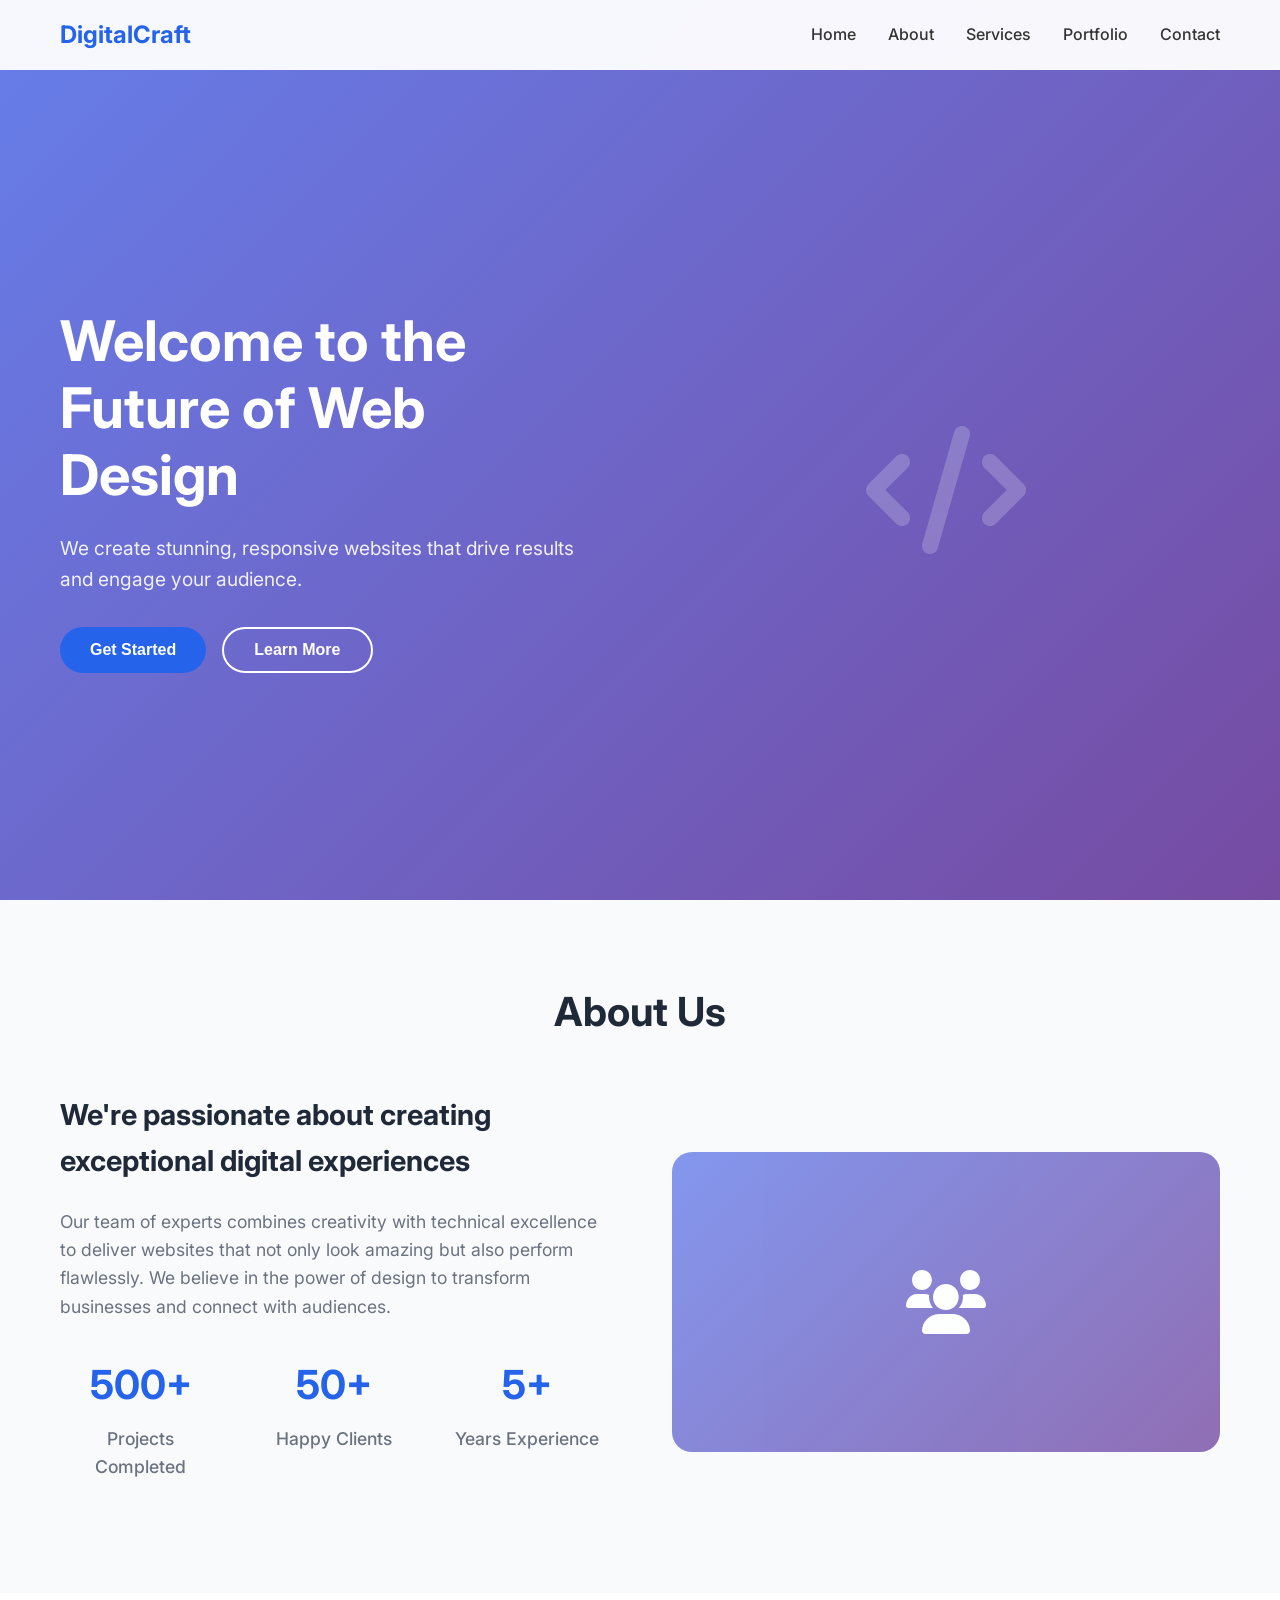
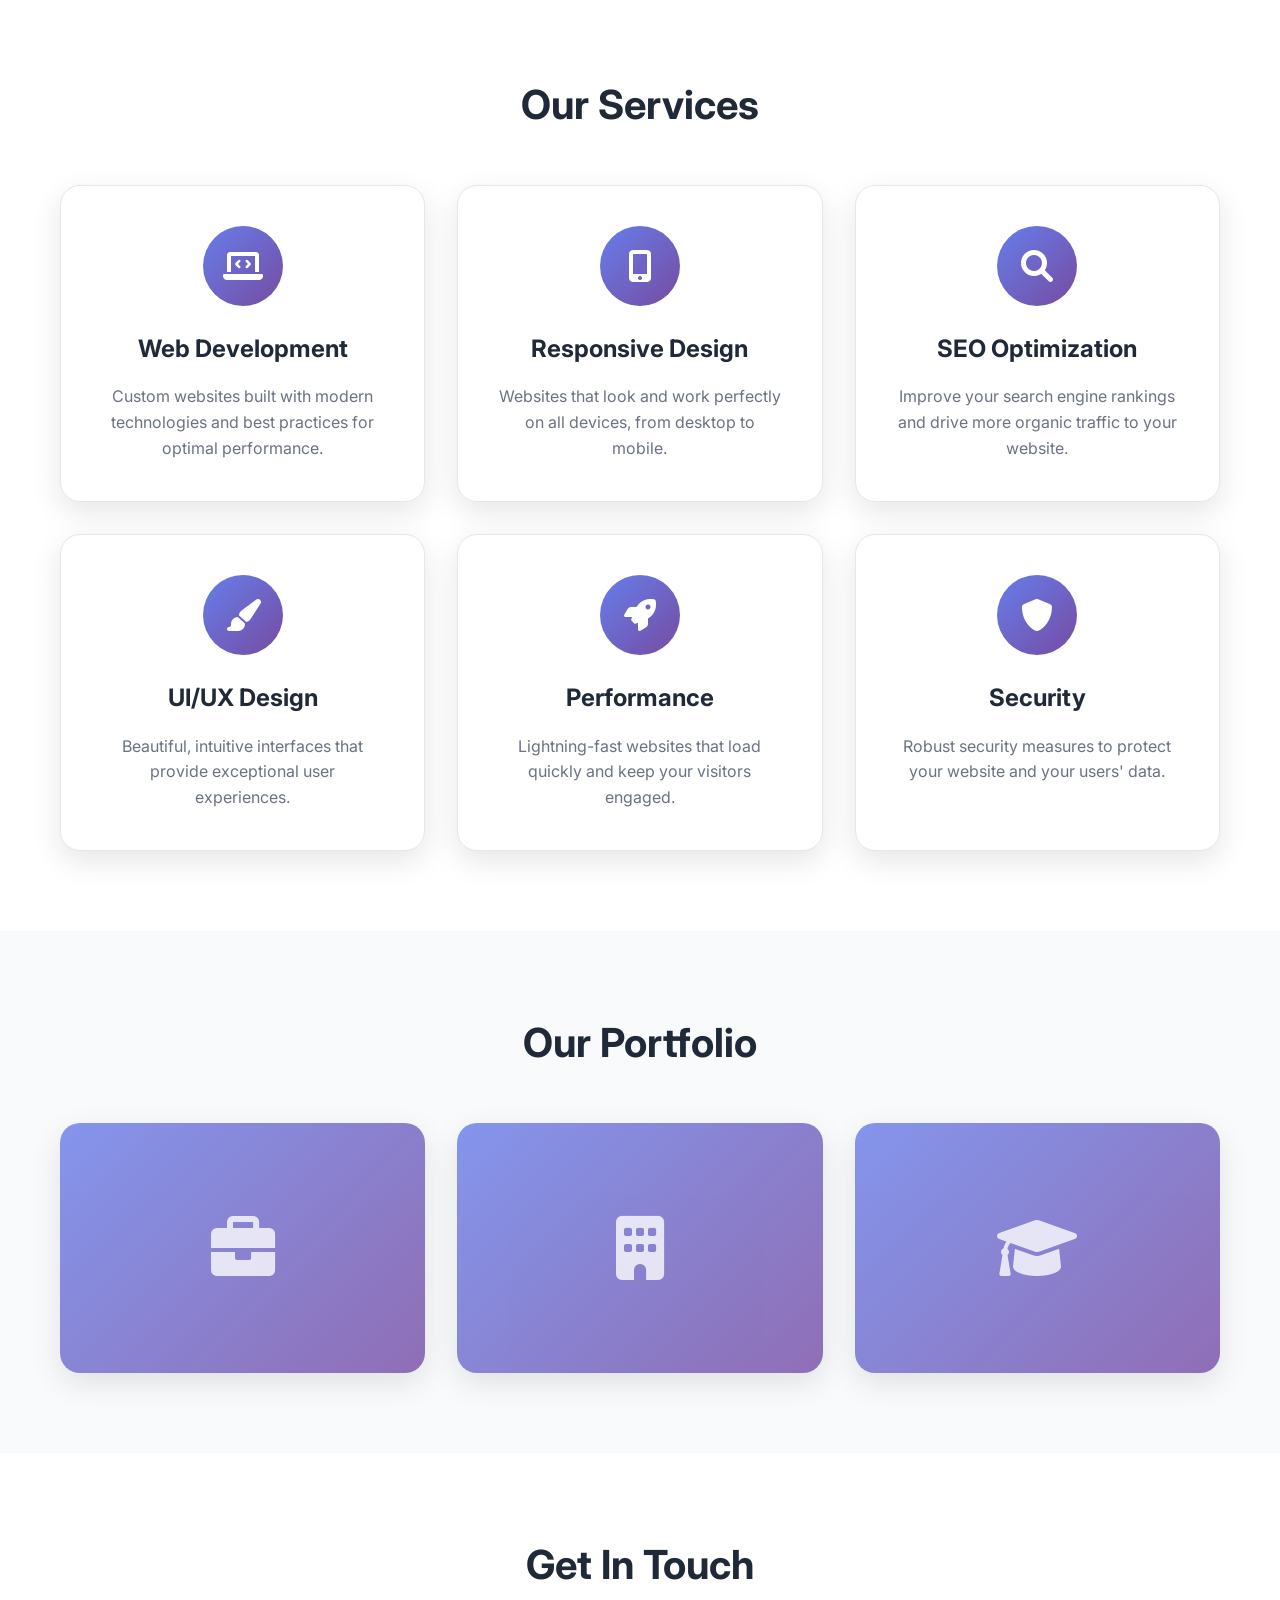
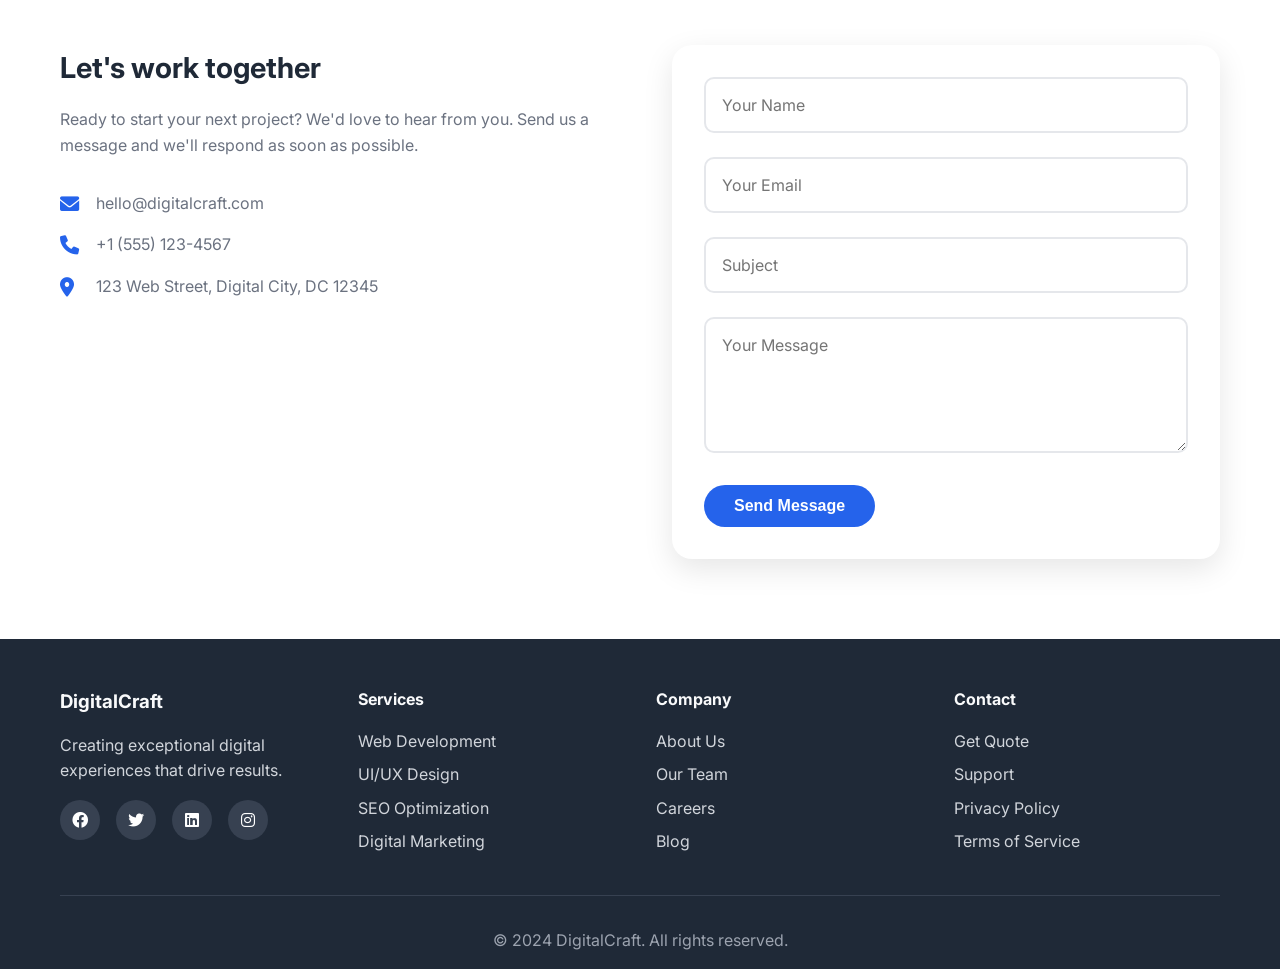
==== index.html @ fbee5ed3 "Create modern responsive website with comprehensive design and features Co-authored-by: info <info@a" ====
<!DOCTYPE html>
<html lang="en">
<head>
    <meta charset="UTF-8">
    <meta name="viewport" content="width=device-width, initial-scale=1.0">
    <title>Modern Website - Your Digital Partner</title>
    <meta name="description" content="A modern, responsive website built with cutting-edge web technologies">
    <link rel="stylesheet" href="styles.css">
    <link href="https://fonts.googleapis.com/css2?family=Inter:wght@300;400;500;600;700&display=swap" rel="stylesheet">
    <link rel="stylesheet" href="https://cdnjs.cloudflare.com/ajax/libs/font-awesome/6.0.0/css/all.min.css">
</head>
<body>
    <!-- Navigation -->
    <nav class="navbar">
        <div class="nav-container">
            <div class="nav-logo">
                <h2>DigitalCraft</h2>
            </div>
            <ul class="nav-menu">
                <li class="nav-item">
                    <a href="#home" class="nav-link">Home</a>
                </li>
                <li class="nav-item">
                    <a href="#about" class="nav-link">About</a>
                </li>
                <li class="nav-item">
                    <a href="#services" class="nav-link">Services</a>
                </li>
                <li class="nav-item">
                    <a href="#portfolio" class="nav-link">Portfolio</a>
                </li>
                <li class="nav-item">
                    <a href="#contact" class="nav-link">Contact</a>
                </li>
            </ul>
            <div class="hamburger">
                <span class="bar"></span>
                <span class="bar"></span>
                <span class="bar"></span>
            </div>
        </div>
    </nav>

    <!-- Hero Section -->
    <section id="home" class="hero">
        <div class="hero-container">
            <div class="hero-content">
                <h1 class="hero-title">Welcome to the Future of Web Design</h1>
                <p class="hero-subtitle">We create stunning, responsive websites that drive results and engage your audience.</p>
                <div class="hero-buttons">
                    <button class="btn btn-primary">Get Started</button>
                    <button class="btn btn-secondary">Learn More</button>
                </div>
            </div>
            <div class="hero-image">
                <div class="hero-graphic">
                    <i class="fas fa-code"></i>
                </div>
            </div>
        </div>
    </section>

    <!-- About Section -->
    <section id="about" class="about">
        <div class="container">
            <h2 class="section-title">About Us</h2>
            <div class="about-content">
                <div class="about-text">
                    <h3>We're passionate about creating exceptional digital experiences</h3>
                    <p>Our team of experts combines creativity with technical excellence to deliver websites that not only look amazing but also perform flawlessly. We believe in the power of design to transform businesses and connect with audiences.</p>
                    <div class="stats">
                        <div class="stat">
                            <h4>500+</h4>
                            <p>Projects Completed</p>
                        </div>
                        <div class="stat">
                            <h4>50+</h4>
                            <p>Happy Clients</p>
                        </div>
                        <div class="stat">
                            <h4>5+</h4>
                            <p>Years Experience</p>
                        </div>
                    </div>
                </div>
                <div class="about-image">
                    <div class="image-placeholder">
                        <i class="fas fa-users"></i>
                    </div>
                </div>
            </div>
        </div>
    </section>

    <!-- Services Section -->
    <section id="services" class="services">
        <div class="container">
            <h2 class="section-title">Our Services</h2>
            <div class="services-grid">
                <div class="service-card">
                    <div class="service-icon">
                        <i class="fas fa-laptop-code"></i>
                    </div>
                    <h3>Web Development</h3>
                    <p>Custom websites built with modern technologies and best practices for optimal performance.</p>
                </div>
                <div class="service-card">
                    <div class="service-icon">
                        <i class="fas fa-mobile-alt"></i>
                    </div>
                    <h3>Responsive Design</h3>
                    <p>Websites that look and work perfectly on all devices, from desktop to mobile.</p>
                </div>
                <div class="service-card">
                    <div class="service-icon">
                        <i class="fas fa-search"></i>
                    </div>
                    <h3>SEO Optimization</h3>
                    <p>Improve your search engine rankings and drive more organic traffic to your website.</p>
                </div>
                <div class="service-card">
                    <div class="service-icon">
                        <i class="fas fa-paint-brush"></i>
                    </div>
                    <h3>UI/UX Design</h3>
                    <p>Beautiful, intuitive interfaces that provide exceptional user experiences.</p>
                </div>
                <div class="service-card">
                    <div class="service-icon">
                        <i class="fas fa-rocket"></i>
                    </div>
                    <h3>Performance</h3>
                    <p>Lightning-fast websites that load quickly and keep your visitors engaged.</p>
                </div>
                <div class="service-card">
                    <div class="service-icon">
                        <i class="fas fa-shield-alt"></i>
                    </div>
                    <h3>Security</h3>
                    <p>Robust security measures to protect your website and your users' data.</p>
                </div>
            </div>
        </div>
    </section>

    <!-- Portfolio Section -->
    <section id="portfolio" class="portfolio">
        <div class="container">
            <h2 class="section-title">Our Portfolio</h2>
            <div class="portfolio-grid">
                <div class="portfolio-item">
                    <div class="portfolio-image">
                        <div class="image-placeholder">
                            <i class="fas fa-briefcase"></i>
                        </div>
                    </div>
                    <div class="portfolio-overlay">
                        <h3>E-commerce Platform</h3>
                        <p>Modern online store with advanced features</p>
                    </div>
                </div>
                <div class="portfolio-item">
                    <div class="portfolio-image">
                        <div class="image-placeholder">
                            <i class="fas fa-building"></i>
                        </div>
                    </div>
                    <div class="portfolio-overlay">
                        <h3>Corporate Website</h3>
                        <p>Professional business website</p>
                    </div>
                </div>
                <div class="portfolio-item">
                    <div class="portfolio-image">
                        <div class="image-placeholder">
                            <i class="fas fa-graduation-cap"></i>
                        </div>
                    </div>
                    <div class="portfolio-overlay">
                        <h3>Educational Platform</h3>
                        <p>Learning management system</p>
                    </div>
                </div>
            </div>
        </div>
    </section>

    <!-- Contact Section -->
    <section id="contact" class="contact">
        <div class="container">
            <h2 class="section-title">Get In Touch</h2>
            <div class="contact-content">
                <div class="contact-info">
                    <h3>Let's work together</h3>
                    <p>Ready to start your next project? We'd love to hear from you. Send us a message and we'll respond as soon as possible.</p>
                    <div class="contact-details">
                        <div class="contact-item">
                            <i class="fas fa-envelope"></i>
                            <span>hello@digitalcraft.com</span>
                        </div>
                        <div class="contact-item">
                            <i class="fas fa-phone"></i>
                            <span>+1 (555) 123-4567</span>
                        </div>
                        <div class="contact-item">
                            <i class="fas fa-map-marker-alt"></i>
                            <span>123 Web Street, Digital City, DC 12345</span>
                        </div>
                    </div>
                </div>
                <form class="contact-form">
                    <div class="form-group">
                        <input type="text" id="name" name="name" placeholder="Your Name" required>
                    </div>
                    <div class="form-group">
                        <input type="email" id="email" name="email" placeholder="Your Email" required>
                    </div>
                    <div class="form-group">
                        <input type="text" id="subject" name="subject" placeholder="Subject" required>
                    </div>
                    <div class="form-group">
                        <textarea id="message" name="message" placeholder="Your Message" rows="5" required></textarea>
                    </div>
                    <button type="submit" class="btn btn-primary">Send Message</button>
                </form>
            </div>
        </div>
    </section>

    <!-- Footer -->
    <footer class="footer">
        <div class="container">
            <div class="footer-content">
                <div class="footer-section">
                    <h3>DigitalCraft</h3>
                    <p>Creating exceptional digital experiences that drive results.</p>
                    <div class="social-links">
                        <a href="#"><i class="fab fa-facebook"></i></a>
                        <a href="#"><i class="fab fa-twitter"></i></a>
                        <a href="#"><i class="fab fa-linkedin"></i></a>
                        <a href="#"><i class="fab fa-instagram"></i></a>
                    </div>
                </div>
                <div class="footer-section">
                    <h4>Services</h4>
                    <ul>
                        <li><a href="#">Web Development</a></li>
                        <li><a href="#">UI/UX Design</a></li>
                        <li><a href="#">SEO Optimization</a></li>
                        <li><a href="#">Digital Marketing</a></li>
                    </ul>
                </div>
                <div class="footer-section">
                    <h4>Company</h4>
                    <ul>
                        <li><a href="#">About Us</a></li>
                        <li><a href="#">Our Team</a></li>
                        <li><a href="#">Careers</a></li>
                        <li><a href="#">Blog</a></li>
                    </ul>
                </div>
                <div class="footer-section">
                    <h4>Contact</h4>
                    <ul>
                        <li><a href="#">Get Quote</a></li>
                        <li><a href="#">Support</a></li>
                        <li><a href="#">Privacy Policy</a></li>
                        <li><a href="#">Terms of Service</a></li>
                    </ul>
                </div>
            </div>
            <div class="footer-bottom">
                <p>&copy; 2024 DigitalCraft. All rights reserved.</p>
            </div>
        </div>
    </footer>

    <script src="script.js"></script>
</body>
</html>
---- styles.css ----
/* Reset and Base Styles */
* {
    margin: 0;
    padding: 0;
    box-sizing: border-box;
}

html {
    scroll-behavior: smooth;
}

body {
    font-family: 'Inter', sans-serif;
    line-height: 1.6;
    color: #333;
    overflow-x: hidden;
}

.container {
    max-width: 1200px;
    margin: 0 auto;
    padding: 0 20px;
}

/* Navigation */
.navbar {
    position: fixed;
    top: 0;
    width: 100%;
    background: rgba(255, 255, 255, 0.95);
    backdrop-filter: blur(10px);
    z-index: 1000;
    padding: 1rem 0;
    transition: all 0.3s ease;
}

.nav-container {
    max-width: 1200px;
    margin: 0 auto;
    padding: 0 20px;
    display: flex;
    justify-content: space-between;
    align-items: center;
}

.nav-logo h2 {
    color: #2563eb;
    font-weight: 700;
    font-size: 1.5rem;
}

.nav-menu {
    display: flex;
    list-style: none;
    gap: 2rem;
}

.nav-link {
    text-decoration: none;
    color: #333;
    font-weight: 500;
    transition: color 0.3s ease;
    position: relative;
}

.nav-link:hover {
    color: #2563eb;
}

.nav-link::after {
    content: '';
    position: absolute;
    width: 0;
    height: 2px;
    bottom: -5px;
    left: 0;
    background-color: #2563eb;
    transition: width 0.3s ease;
}

.nav-link:hover::after {
    width: 100%;
}

.hamburger {
    display: none;
    flex-direction: column;
    cursor: pointer;
}

.bar {
    width: 25px;
    height: 3px;
    background-color: #333;
    margin: 3px 0;
    transition: 0.3s;
}

/* Hero Section */
.hero {
    min-height: 100vh;
    display: flex;
    align-items: center;
    background: linear-gradient(135deg, #667eea 0%, #764ba2 100%);
    color: white;
    padding-top: 80px;
}

.hero-container {
    max-width: 1200px;
    margin: 0 auto;
    padding: 0 20px;
    display: grid;
    grid-template-columns: 1fr 1fr;
    gap: 4rem;
    align-items: center;
}

.hero-title {
    font-size: 3.5rem;
    font-weight: 700;
    margin-bottom: 1.5rem;
    line-height: 1.2;
}

.hero-subtitle {
    font-size: 1.2rem;
    margin-bottom: 2rem;
    opacity: 0.9;
}

.hero-buttons {
    display: flex;
    gap: 1rem;
    flex-wrap: wrap;
}

.btn {
    padding: 12px 30px;
    border: none;
    border-radius: 50px;
    font-weight: 600;
    text-decoration: none;
    cursor: pointer;
    transition: all 0.3s ease;
    font-size: 1rem;
    display: inline-block;
}

.btn-primary {
    background: #2563eb;
    color: white;
}

.btn-primary:hover {
    background: #1d4ed8;
    transform: translateY(-2px);
    box-shadow: 0 10px 25px rgba(37, 99, 235, 0.3);
}

.btn-secondary {
    background: transparent;
    color: white;
    border: 2px solid white;
}

.btn-secondary:hover {
    background: white;
    color: #667eea;
    transform: translateY(-2px);
}

.hero-graphic {
    display: flex;
    justify-content: center;
    align-items: center;
    font-size: 8rem;
    color: rgba(255, 255, 255, 0.2);
    animation: float 6s ease-in-out infinite;
}

@keyframes float {
    0%, 100% { transform: translateY(0px); }
    50% { transform: translateY(-20px); }
}

/* Section Styles */
.section-title {
    text-align: center;
    font-size: 2.5rem;
    font-weight: 700;
    margin-bottom: 3rem;
    color: #1f2937;
}

/* About Section */
.about {
    padding: 5rem 0;
    background: #f8fafc;
}

.about-content {
    display: grid;
    grid-template-columns: 1fr 1fr;
    gap: 4rem;
    align-items: center;
}

.about-text h3 {
    font-size: 1.8rem;
    margin-bottom: 1.5rem;
    color: #1f2937;
}

.about-text p {
    font-size: 1.1rem;
    margin-bottom: 2rem;
    color: #6b7280;
}

.stats {
    display: grid;
    grid-template-columns: repeat(3, 1fr);
    gap: 2rem;
}

.stat {
    text-align: center;
}

.stat h4 {
    font-size: 2.5rem;
    font-weight: 700;
    color: #2563eb;
    margin-bottom: 0.5rem;
}

.stat p {
    color: #6b7280;
    font-weight: 500;
}

.image-placeholder {
    width: 100%;
    height: 300px;
    background: linear-gradient(135deg, #667eea 0%, #764ba2 100%);
    border-radius: 20px;
    display: flex;
    align-items: center;
    justify-content: center;
    font-size: 4rem;
    color: white;
    opacity: 0.8;
}

/* Services Section */
.services {
    padding: 5rem 0;
}

.services-grid {
    display: grid;
    grid-template-columns: repeat(auto-fit, minmax(300px, 1fr));
    gap: 2rem;
}

.service-card {
    background: white;
    padding: 2.5rem;
    border-radius: 20px;
    text-align: center;
    box-shadow: 0 10px 30px rgba(0, 0, 0, 0.1);
    transition: all 0.3s ease;
    border: 1px solid #e5e7eb;
}

.service-card:hover {
    transform: translateY(-10px);
    box-shadow: 0 20px 40px rgba(0, 0, 0, 0.15);
}

.service-icon {
    width: 80px;
    height: 80px;
    background: linear-gradient(135deg, #667eea 0%, #764ba2 100%);
    border-radius: 50%;
    display: flex;
    align-items: center;
    justify-content: center;
    margin: 0 auto 1.5rem;
    font-size: 2rem;
    color: white;
}

.service-card h3 {
    font-size: 1.5rem;
    margin-bottom: 1rem;
    color: #1f2937;
}

.service-card p {
    color: #6b7280;
    line-height: 1.6;
}

/* Portfolio Section */
.portfolio {
    padding: 5rem 0;
    background: #f8fafc;
}

.portfolio-grid {
    display: grid;
    grid-template-columns: repeat(auto-fit, minmax(350px, 1fr));
    gap: 2rem;
}

.portfolio-item {
    position: relative;
    border-radius: 20px;
    overflow: hidden;
    box-shadow: 0 10px 30px rgba(0, 0, 0, 0.1);
    transition: all 0.3s ease;
}

.portfolio-item:hover {
    transform: translateY(-5px);
    box-shadow: 0 20px 40px rgba(0, 0, 0, 0.15);
}

.portfolio-image {
    height: 250px;
    background: linear-gradient(135deg, #667eea 0%, #764ba2 100%);
    display: flex;
    align-items: center;
    justify-content: center;
    font-size: 3rem;
    color: white;
    opacity: 0.8;
}

.portfolio-overlay {
    position: absolute;
    bottom: 0;
    left: 0;
    right: 0;
    background: linear-gradient(transparent, rgba(0, 0, 0, 0.8));
    color: white;
    padding: 2rem;
    transform: translateY(100%);
    transition: transform 0.3s ease;
}

.portfolio-item:hover .portfolio-overlay {
    transform: translateY(0);
}

.portfolio-overlay h3 {
    font-size: 1.3rem;
    margin-bottom: 0.5rem;
}

/* Contact Section */
.contact {
    padding: 5rem 0;
}

.contact-content {
    display: grid;
    grid-template-columns: 1fr 1fr;
    gap: 4rem;
}

.contact-info h3 {
    font-size: 1.8rem;
    margin-bottom: 1rem;
    color: #1f2937;
}

.contact-info p {
    color: #6b7280;
    margin-bottom: 2rem;
}

.contact-details {
    display: flex;
    flex-direction: column;
    gap: 1rem;
}

.contact-item {
    display: flex;
    align-items: center;
    gap: 1rem;
    color: #6b7280;
}

.contact-item i {
    color: #2563eb;
    font-size: 1.2rem;
    width: 20px;
}

.contact-form {
    background: white;
    padding: 2rem;
    border-radius: 20px;
    box-shadow: 0 10px 30px rgba(0, 0, 0, 0.1);
}

.form-group {
    margin-bottom: 1.5rem;
}

.form-group input,
.form-group textarea {
    width: 100%;
    padding: 1rem;
    border: 2px solid #e5e7eb;
    border-radius: 10px;
    font-size: 1rem;
    transition: border-color 0.3s ease;
    font-family: inherit;
}

.form-group input:focus,
.form-group textarea:focus {
    outline: none;
    border-color: #2563eb;
}

.form-group textarea {
    resize: vertical;
    min-height: 120px;
}

/* Footer */
.footer {
    background: #1f2937;
    color: white;
    padding: 3rem 0 1rem;
}

.footer-content {
    display: grid;
    grid-template-columns: repeat(auto-fit, minmax(250px, 1fr));
    gap: 2rem;
    margin-bottom: 2rem;
}

.footer-section h3,
.footer-section h4 {
    margin-bottom: 1rem;
    color: #f9fafb;
}

.footer-section p {
    color: #d1d5db;
    margin-bottom: 1rem;
}

.footer-section ul {
    list-style: none;
}

.footer-section ul li {
    margin-bottom: 0.5rem;
}

.footer-section ul li a {
    color: #d1d5db;
    text-decoration: none;
    transition: color 0.3s ease;
}

.footer-section ul li a:hover {
    color: #2563eb;
}

.social-links {
    display: flex;
    gap: 1rem;
}

.social-links a {
    width: 40px;
    height: 40px;
    background: #374151;
    border-radius: 50%;
    display: flex;
    align-items: center;
    justify-content: center;
    color: white;
    text-decoration: none;
    transition: all 0.3s ease;
}

.social-links a:hover {
    background: #2563eb;
    transform: translateY(-2px);
}

.footer-bottom {
    text-align: center;
    padding-top: 2rem;
    border-top: 1px solid #374151;
    color: #9ca3af;
}

/* Responsive Design */
@media (max-width: 768px) {
    .hamburger {
        display: flex;
    }

    .nav-menu {
        position: fixed;
        left: -100%;
        top: 70px;
        flex-direction: column;
        background-color: white;
        width: 100%;
        text-align: center;
        transition: 0.3s;
        box-shadow: 0 10px 27px rgba(0, 0, 0, 0.05);
        padding: 2rem 0;
    }

    .nav-menu.active {
        left: 0;
    }

    .hero-container {
        grid-template-columns: 1fr;
        text-align: center;
        gap: 2rem;
    }

    .hero-title {
        font-size: 2.5rem;
    }

    .hero-buttons {
        justify-content: center;
    }

    .about-content {
        grid-template-columns: 1fr;
        gap: 2rem;
    }

    .stats {
        grid-template-columns: 1fr;
        gap: 1rem;
    }

    .contact-content {
        grid-template-columns: 1fr;
        gap: 2rem;
    }

    .services-grid {
        grid-template-columns: 1fr;
    }

    .portfolio-grid {
        grid-template-columns: 1fr;
    }

    .footer-content {
        grid-template-columns: 1fr;
        text-align: center;
    }

    .social-links {
        justify-content: center;
    }
}

@media (max-width: 480px) {
    .hero-title {
        font-size: 2rem;
    }

    .section-title {
        font-size: 2rem;
    }

    .btn {
        padding: 10px 20px;
        font-size: 0.9rem;
    }

    .service-card {
        padding: 1.5rem;
    }

    .contact-form {
        padding: 1.5rem;
    }
}

/* Animation Classes */
.fade-in {
    opacity: 0;
    transform: translateY(30px);
    transition: all 0.6s ease;
}

.fade-in.visible {
    opacity: 1;
    transform: translateY(0);
}

/* Smooth scrolling for anchor links */
html {
    scroll-padding-top: 80px;
}
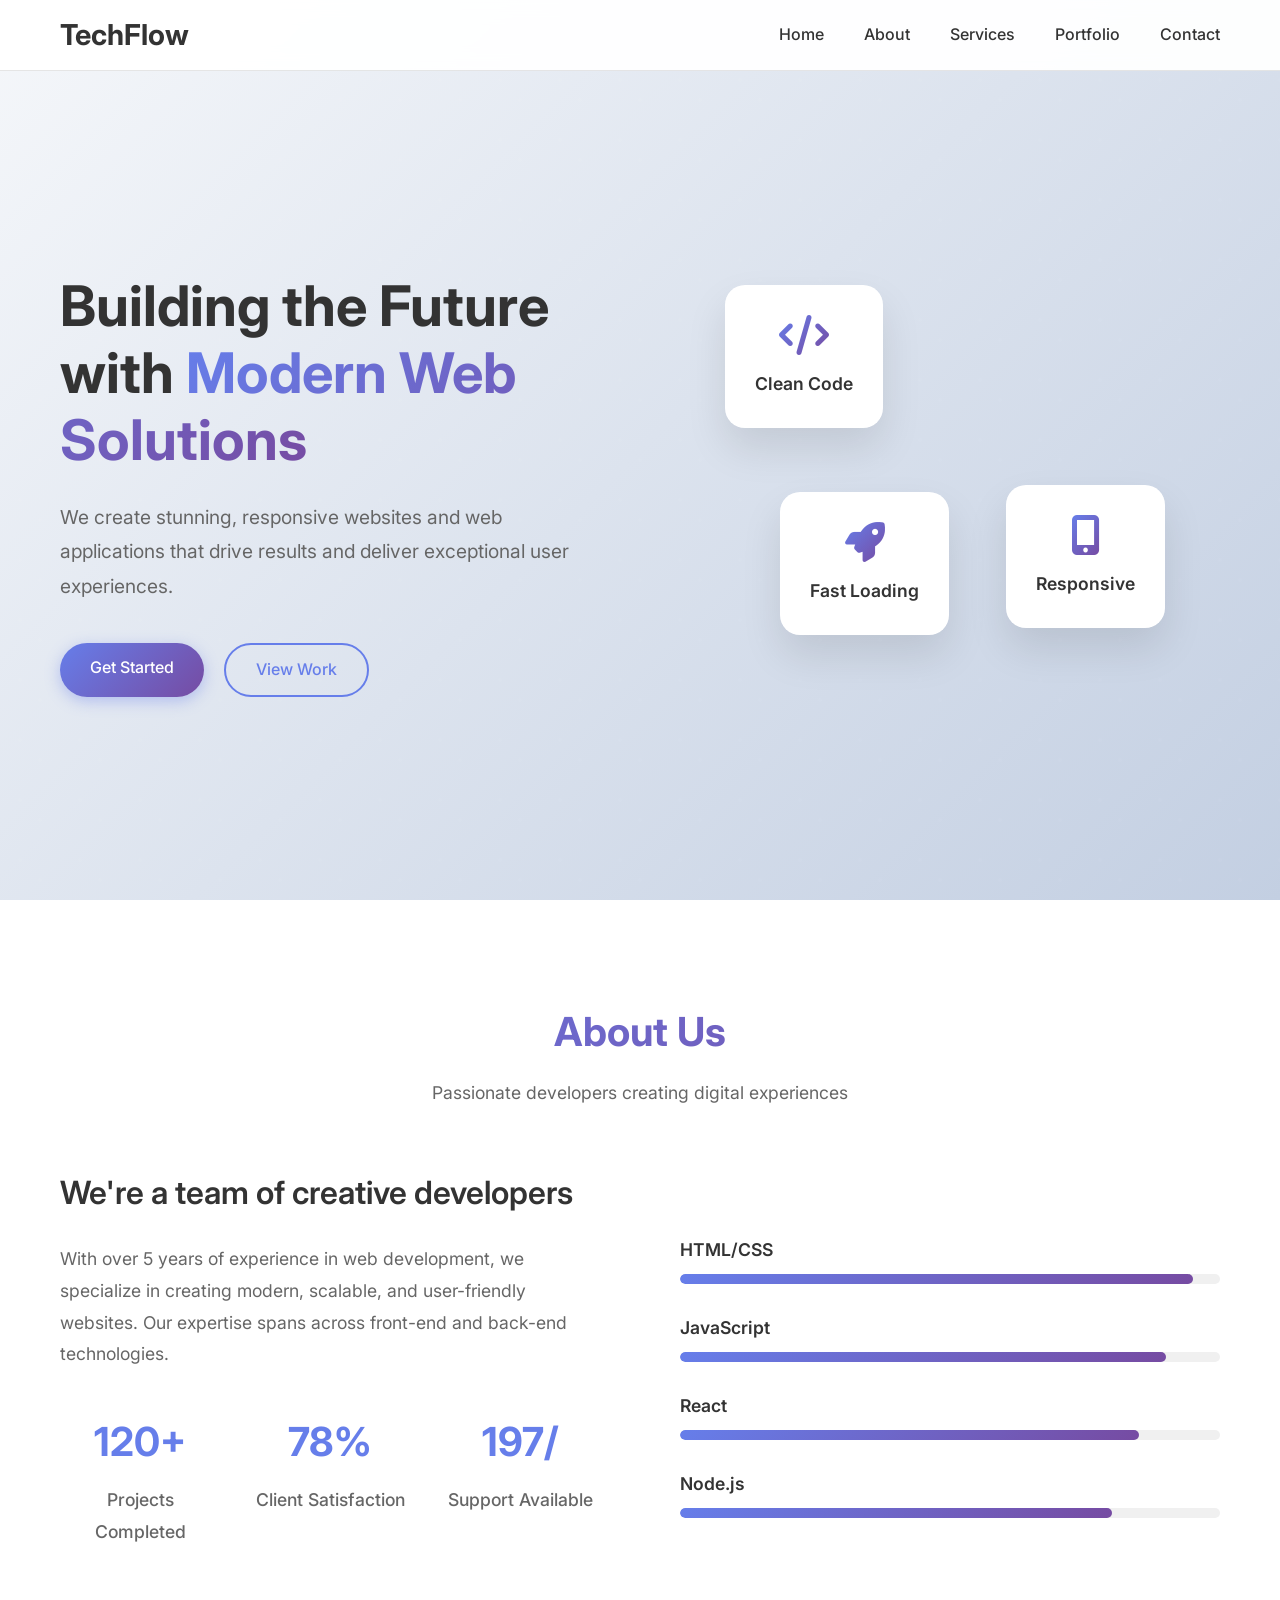
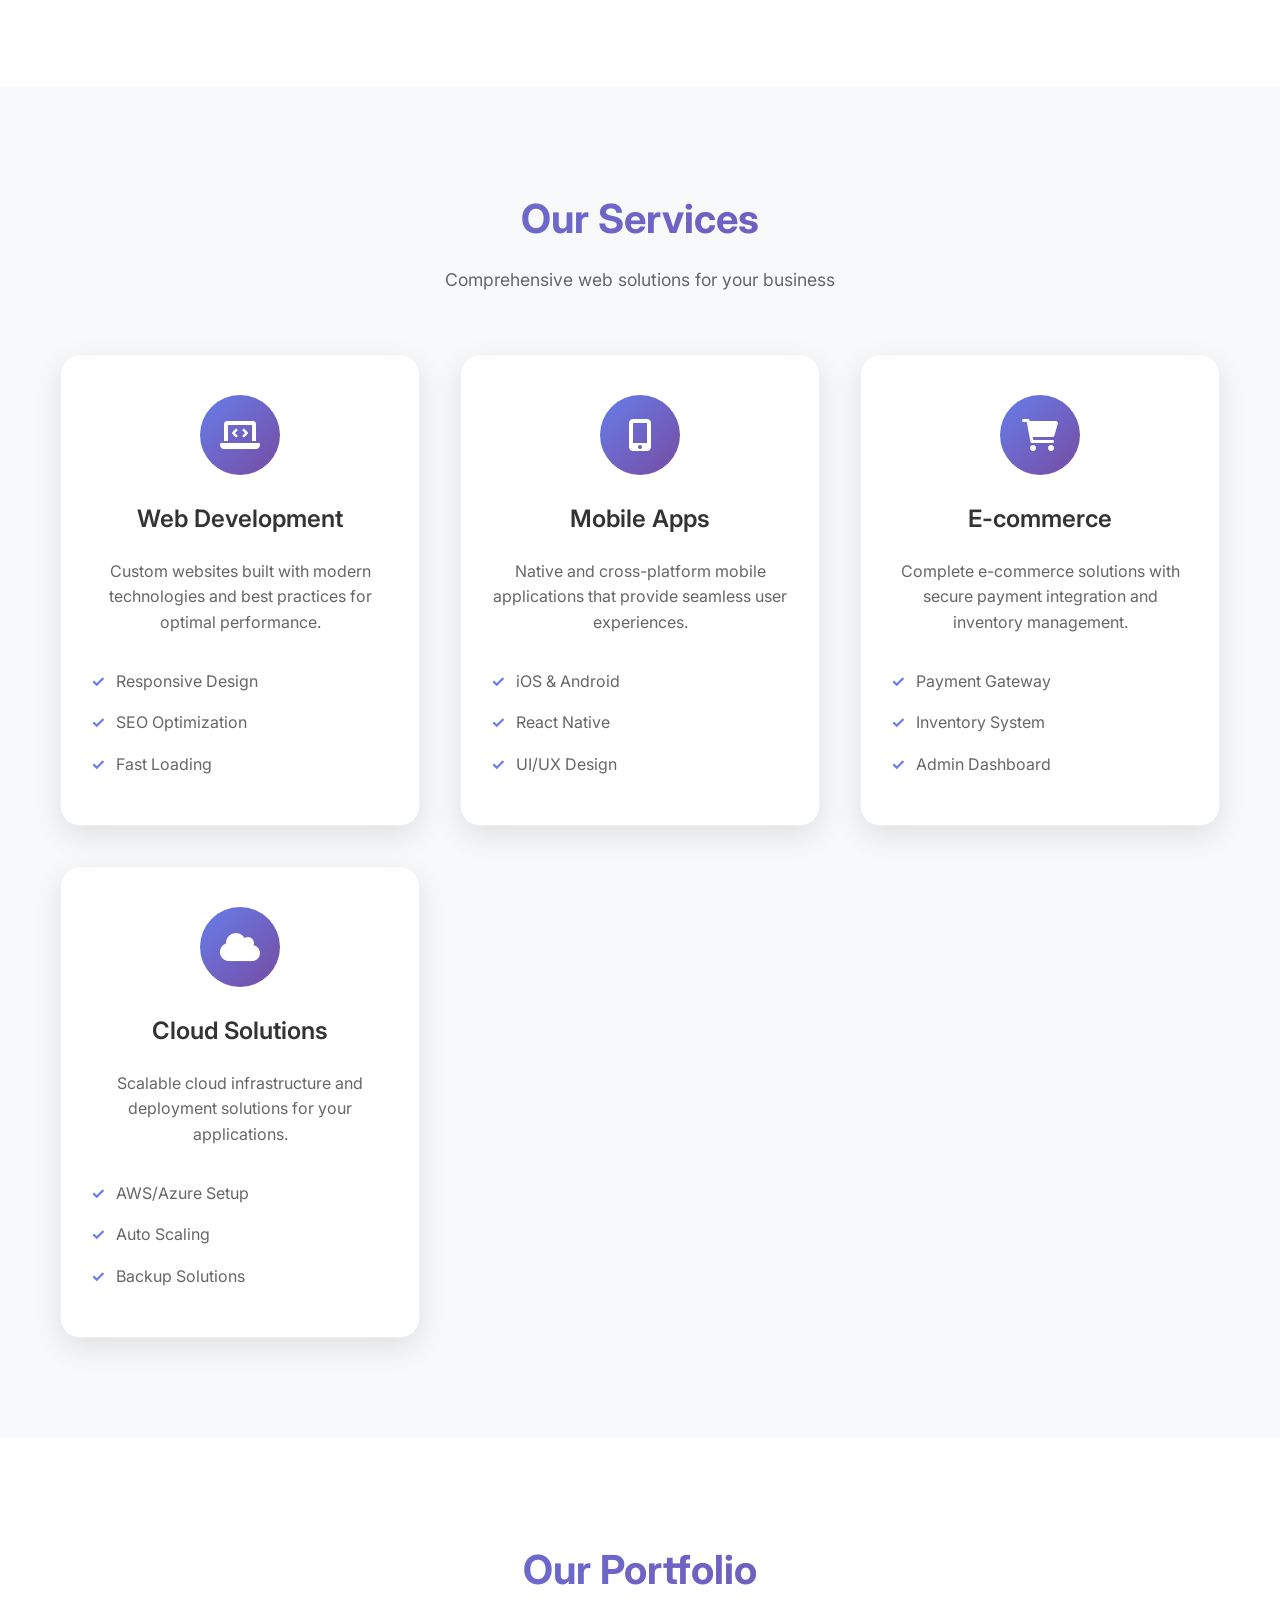
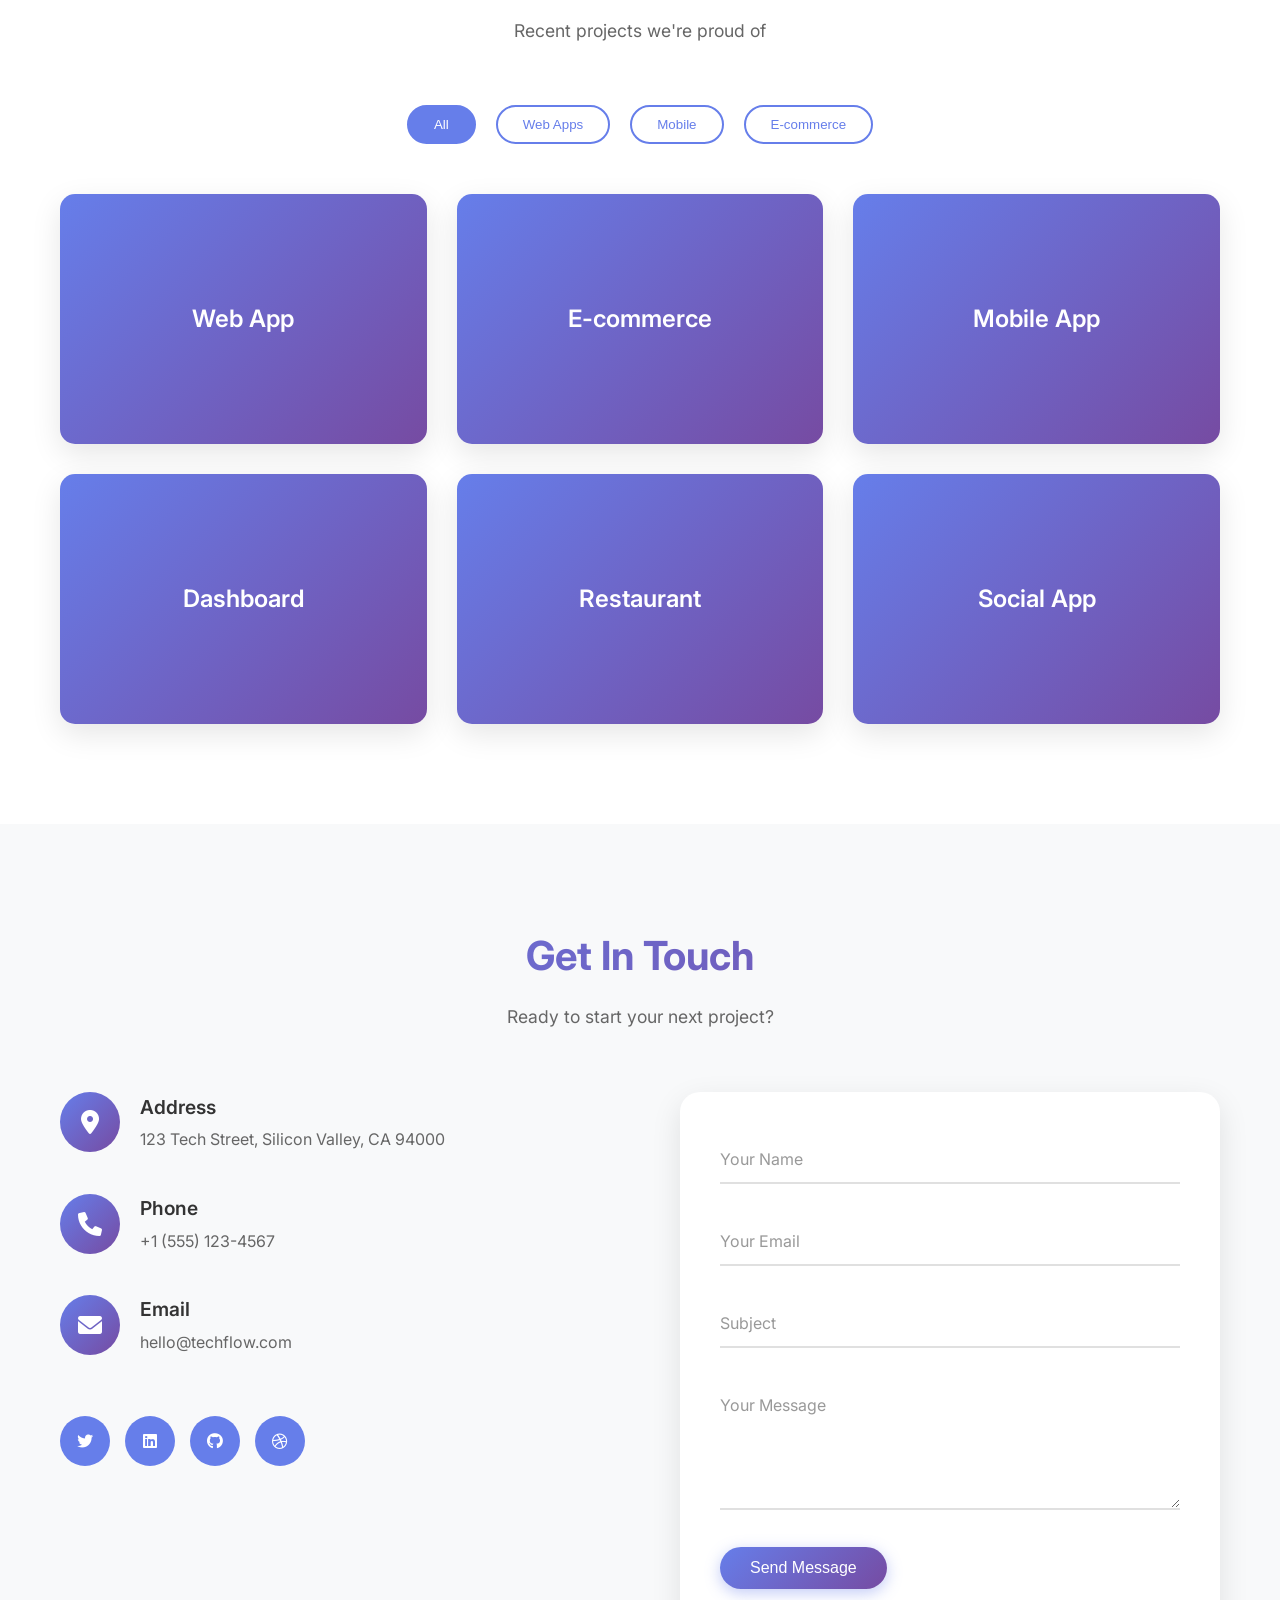
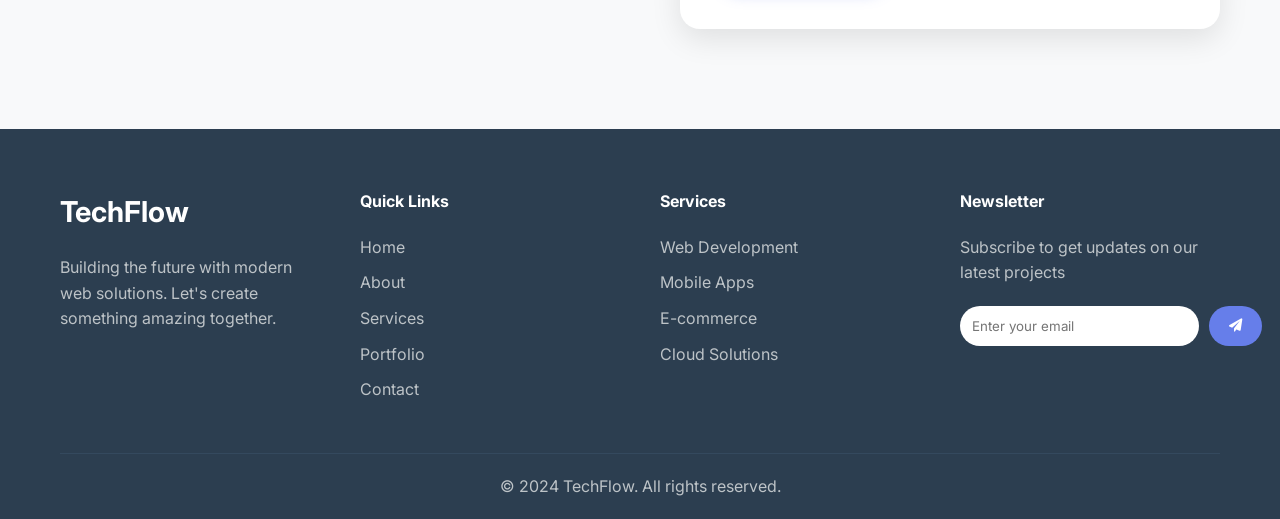
==== commit 6e8c2750: "Create initial project structure with responsive website template Co-authored-by: info <info@alphacl" ====
--- a/index.html
+++ b/index.html
@@ -3,8 +3,7 @@
 <head>
     <meta charset="UTF-8">
     <meta name="viewport" content="width=device-width, initial-scale=1.0">
-    <title>Modern Website - Your Digital Partner</title>
-    <meta name="description" content="A modern, responsive website built with cutting-edge web technologies">
+    <title>TechFlow - Modern Web Solutions</title>
     <link rel="stylesheet" href="styles.css">
     <link href="https://fonts.googleapis.com/css2?family=Inter:wght@300;400;500;600;700&display=swap" rel="stylesheet">
     <link rel="stylesheet" href="https://cdnjs.cloudflare.com/ajax/libs/font-awesome/6.0.0/css/all.min.css">
@@ -14,7 +13,7 @@
     <nav class="navbar">
         <div class="nav-container">
             <div class="nav-logo">
-                <h2>DigitalCraft</h2>
+                <h2>TechFlow</h2>
             </div>
             <ul class="nav-menu">
                 <li class="nav-item">
@@ -45,16 +44,30 @@
     <section id="home" class="hero">
         <div class="hero-container">
             <div class="hero-content">
-                <h1 class="hero-title">Welcome to the Future of Web Design</h1>
-                <p class="hero-subtitle">We create stunning, responsive websites that drive results and engage your audience.</p>
+                <h1 class="hero-title">
+                    Building the Future with 
+                    <span class="gradient-text">Modern Web Solutions</span>
+                </h1>
+                <p class="hero-description">
+                    We create stunning, responsive websites and web applications that drive results and deliver exceptional user experiences.
+                </p>
                 <div class="hero-buttons">
-                    <button class="btn btn-primary">Get Started</button>
-                    <button class="btn btn-secondary">Learn More</button>
+                    <a href="#contact" class="btn btn-primary">Get Started</a>
+                    <a href="#portfolio" class="btn btn-secondary">View Work</a>
                 </div>
             </div>
             <div class="hero-image">
-                <div class="hero-graphic">
+                <div class="floating-card card-1">
                     <i class="fas fa-code"></i>
+                    <h3>Clean Code</h3>
+                </div>
+                <div class="floating-card card-2">
+                    <i class="fas fa-mobile-alt"></i>
+                    <h3>Responsive</h3>
+                </div>
+                <div class="floating-card card-3">
+                    <i class="fas fa-rocket"></i>
+                    <h3>Fast Loading</h3>
                 </div>
             </div>
         </div>
@@ -63,29 +76,57 @@
     <!-- About Section -->
     <section id="about" class="about">
         <div class="container">
-            <h2 class="section-title">About Us</h2>
+            <div class="section-header">
+                <h2>About Us</h2>
+                <p>Passionate developers creating digital experiences</p>
+            </div>
             <div class="about-content">
                 <div class="about-text">
-                    <h3>We're passionate about creating exceptional digital experiences</h3>
-                    <p>Our team of experts combines creativity with technical excellence to deliver websites that not only look amazing but also perform flawlessly. We believe in the power of design to transform businesses and connect with audiences.</p>
+                    <h3>We're a team of creative developers</h3>
+                    <p>
+                        With over 5 years of experience in web development, we specialize in creating
+                        modern, scalable, and user-friendly websites. Our expertise spans across
+                        front-end and back-end technologies.
+                    </p>
                     <div class="stats">
                         <div class="stat">
-                            <h4>500+</h4>
+                            <h4>150+</h4>
                             <p>Projects Completed</p>
                         </div>
                         <div class="stat">
-                            <h4>50+</h4>
-                            <p>Happy Clients</p>
+                            <h4>98%</h4>
+                            <p>Client Satisfaction</p>
                         </div>
                         <div class="stat">
-                            <h4>5+</h4>
-                            <p>Years Experience</p>
-                        </div>
-                    </div>
-                </div>
-                <div class="about-image">
-                    <div class="image-placeholder">
-                        <i class="fas fa-users"></i>
+                            <h4>24/7</h4>
+                            <p>Support Available</p>
+                        </div>
+                    </div>
+                </div>
+                <div class="about-skills">
+                    <div class="skill">
+                        <span class="skill-name">HTML/CSS</span>
+                        <div class="skill-bar">
+                            <div class="skill-progress" data-width="95%"></div>
+                        </div>
+                    </div>
+                    <div class="skill">
+                        <span class="skill-name">JavaScript</span>
+                        <div class="skill-bar">
+                            <div class="skill-progress" data-width="90%"></div>
+                        </div>
+                    </div>
+                    <div class="skill">
+                        <span class="skill-name">React</span>
+                        <div class="skill-bar">
+                            <div class="skill-progress" data-width="85%"></div>
+                        </div>
+                    </div>
+                    <div class="skill">
+                        <span class="skill-name">Node.js</span>
+                        <div class="skill-bar">
+                            <div class="skill-progress" data-width="80%"></div>
+                        </div>
                     </div>
                 </div>
             </div>
@@ -95,7 +136,10 @@
     <!-- Services Section -->
     <section id="services" class="services">
         <div class="container">
-            <h2 class="section-title">Our Services</h2>
+            <div class="section-header">
+                <h2>Our Services</h2>
+                <p>Comprehensive web solutions for your business</p>
+            </div>
             <div class="services-grid">
                 <div class="service-card">
                     <div class="service-icon">
@@ -103,41 +147,47 @@
                     </div>
                     <h3>Web Development</h3>
                     <p>Custom websites built with modern technologies and best practices for optimal performance.</p>
+                    <ul>
+                        <li>Responsive Design</li>
+                        <li>SEO Optimization</li>
+                        <li>Fast Loading</li>
+                    </ul>
                 </div>
                 <div class="service-card">
                     <div class="service-icon">
                         <i class="fas fa-mobile-alt"></i>
                     </div>
-                    <h3>Responsive Design</h3>
-                    <p>Websites that look and work perfectly on all devices, from desktop to mobile.</p>
+                    <h3>Mobile Apps</h3>
+                    <p>Native and cross-platform mobile applications that provide seamless user experiences.</p>
+                    <ul>
+                        <li>iOS & Android</li>
+                        <li>React Native</li>
+                        <li>UI/UX Design</li>
+                    </ul>
                 </div>
                 <div class="service-card">
                     <div class="service-icon">
-                        <i class="fas fa-search"></i>
-                    </div>
-                    <h3>SEO Optimization</h3>
-                    <p>Improve your search engine rankings and drive more organic traffic to your website.</p>
+                        <i class="fas fa-shopping-cart"></i>
+                    </div>
+                    <h3>E-commerce</h3>
+                    <p>Complete e-commerce solutions with secure payment integration and inventory management.</p>
+                    <ul>
+                        <li>Payment Gateway</li>
+                        <li>Inventory System</li>
+                        <li>Admin Dashboard</li>
+                    </ul>
                 </div>
                 <div class="service-card">
                     <div class="service-icon">
-                        <i class="fas fa-paint-brush"></i>
-                    </div>
-                    <h3>UI/UX Design</h3>
-                    <p>Beautiful, intuitive interfaces that provide exceptional user experiences.</p>
-                </div>
-                <div class="service-card">
-                    <div class="service-icon">
-                        <i class="fas fa-rocket"></i>
-                    </div>
-                    <h3>Performance</h3>
-                    <p>Lightning-fast websites that load quickly and keep your visitors engaged.</p>
-                </div>
-                <div class="service-card">
-                    <div class="service-icon">
-                        <i class="fas fa-shield-alt"></i>
-                    </div>
-                    <h3>Security</h3>
-                    <p>Robust security measures to protect your website and your users' data.</p>
+                        <i class="fas fa-cloud"></i>
+                    </div>
+                    <h3>Cloud Solutions</h3>
+                    <p>Scalable cloud infrastructure and deployment solutions for your applications.</p>
+                    <ul>
+                        <li>AWS/Azure Setup</li>
+                        <li>Auto Scaling</li>
+                        <li>Backup Solutions</li>
+                    </ul>
                 </div>
             </div>
         </div>
@@ -146,39 +196,93 @@
     <!-- Portfolio Section -->
     <section id="portfolio" class="portfolio">
         <div class="container">
-            <h2 class="section-title">Our Portfolio</h2>
+            <div class="section-header">
+                <h2>Our Portfolio</h2>
+                <p>Recent projects we're proud of</p>
+            </div>
+            <div class="portfolio-filter">
+                <button class="filter-btn active" data-filter="all">All</button>
+                <button class="filter-btn" data-filter="web">Web Apps</button>
+                <button class="filter-btn" data-filter="mobile">Mobile</button>
+                <button class="filter-btn" data-filter="ecommerce">E-commerce</button>
+            </div>
             <div class="portfolio-grid">
-                <div class="portfolio-item">
-                    <div class="portfolio-image">
-                        <div class="image-placeholder">
-                            <i class="fas fa-briefcase"></i>
-                        </div>
-                    </div>
-                    <div class="portfolio-overlay">
-                        <h3>E-commerce Platform</h3>
-                        <p>Modern online store with advanced features</p>
-                    </div>
-                </div>
-                <div class="portfolio-item">
-                    <div class="portfolio-image">
-                        <div class="image-placeholder">
-                            <i class="fas fa-building"></i>
-                        </div>
-                    </div>
-                    <div class="portfolio-overlay">
-                        <h3>Corporate Website</h3>
-                        <p>Professional business website</p>
-                    </div>
-                </div>
-                <div class="portfolio-item">
-                    <div class="portfolio-image">
-                        <div class="image-placeholder">
-                            <i class="fas fa-graduation-cap"></i>
-                        </div>
-                    </div>
-                    <div class="portfolio-overlay">
-                        <h3>Educational Platform</h3>
-                        <p>Learning management system</p>
+                <div class="portfolio-item" data-category="web">
+                    <div class="portfolio-image">
+                        <div class="placeholder-img">Web App</div>
+                        <div class="portfolio-overlay">
+                            <h3>Task Management App</h3>
+                            <p>React, Node.js, MongoDB</p>
+                            <div class="portfolio-links">
+                                <a href="#" class="portfolio-link"><i class="fas fa-eye"></i></a>
+                                <a href="#" class="portfolio-link"><i class="fas fa-external-link-alt"></i></a>
+                            </div>
+                        </div>
+                    </div>
+                </div>
+                <div class="portfolio-item" data-category="ecommerce">
+                    <div class="portfolio-image">
+                        <div class="placeholder-img">E-commerce</div>
+                        <div class="portfolio-overlay">
+                            <h3>Fashion Store</h3>
+                            <p>Shopify, Custom Theme</p>
+                            <div class="portfolio-links">
+                                <a href="#" class="portfolio-link"><i class="fas fa-eye"></i></a>
+                                <a href="#" class="portfolio-link"><i class="fas fa-external-link-alt"></i></a>
+                            </div>
+                        </div>
+                    </div>
+                </div>
+                <div class="portfolio-item" data-category="mobile">
+                    <div class="portfolio-image">
+                        <div class="placeholder-img">Mobile App</div>
+                        <div class="portfolio-overlay">
+                            <h3>Fitness Tracker</h3>
+                            <p>React Native, Firebase</p>
+                            <div class="portfolio-links">
+                                <a href="#" class="portfolio-link"><i class="fas fa-eye"></i></a>
+                                <a href="#" class="portfolio-link"><i class="fas fa-external-link-alt"></i></a>
+                            </div>
+                        </div>
+                    </div>
+                </div>
+                <div class="portfolio-item" data-category="web">
+                    <div class="portfolio-image">
+                        <div class="placeholder-img">Dashboard</div>
+                        <div class="portfolio-overlay">
+                            <h3>Analytics Dashboard</h3>
+                            <p>Vue.js, D3.js, Express</p>
+                            <div class="portfolio-links">
+                                <a href="#" class="portfolio-link"><i class="fas fa-eye"></i></a>
+                                <a href="#" class="portfolio-link"><i class="fas fa-external-link-alt"></i></a>
+                            </div>
+                        </div>
+                    </div>
+                </div>
+                <div class="portfolio-item" data-category="ecommerce">
+                    <div class="portfolio-image">
+                        <div class="placeholder-img">Restaurant</div>
+                        <div class="portfolio-overlay">
+                            <h3>Restaurant Website</h3>
+                            <p>WordPress, Custom Design</p>
+                            <div class="portfolio-links">
+                                <a href="#" class="portfolio-link"><i class="fas fa-eye"></i></a>
+                                <a href="#" class="portfolio-link"><i class="fas fa-external-link-alt"></i></a>
+                            </div>
+                        </div>
+                    </div>
+                </div>
+                <div class="portfolio-item" data-category="mobile">
+                    <div class="portfolio-image">
+                        <div class="placeholder-img">Social App</div>
+                        <div class="portfolio-overlay">
+                            <h3>Social Network App</h3>
+                            <p>Flutter, Node.js, PostgreSQL</p>
+                            <div class="portfolio-links">
+                                <a href="#" class="portfolio-link"><i class="fas fa-eye"></i></a>
+                                <a href="#" class="portfolio-link"><i class="fas fa-external-link-alt"></i></a>
+                            </div>
+                        </div>
                     </div>
                 </div>
             </div>
@@ -188,38 +292,62 @@
     <!-- Contact Section -->
     <section id="contact" class="contact">
         <div class="container">
-            <h2 class="section-title">Get In Touch</h2>
+            <div class="section-header">
+                <h2>Get In Touch</h2>
+                <p>Ready to start your next project?</p>
+            </div>
             <div class="contact-content">
                 <div class="contact-info">
-                    <h3>Let's work together</h3>
-                    <p>Ready to start your next project? We'd love to hear from you. Send us a message and we'll respond as soon as possible.</p>
-                    <div class="contact-details">
-                        <div class="contact-item">
+                    <div class="contact-item">
+                        <div class="contact-icon">
+                            <i class="fas fa-map-marker-alt"></i>
+                        </div>
+                        <div class="contact-details">
+                            <h3>Address</h3>
+                            <p>123 Tech Street, Silicon Valley, CA 94000</p>
+                        </div>
+                    </div>
+                    <div class="contact-item">
+                        <div class="contact-icon">
+                            <i class="fas fa-phone"></i>
+                        </div>
+                        <div class="contact-details">
+                            <h3>Phone</h3>
+                            <p>+1 (555) 123-4567</p>
+                        </div>
+                    </div>
+                    <div class="contact-item">
+                        <div class="contact-icon">
                             <i class="fas fa-envelope"></i>
-                            <span>hello@digitalcraft.com</span>
-                        </div>
-                        <div class="contact-item">
-                            <i class="fas fa-phone"></i>
-                            <span>+1 (555) 123-4567</span>
-                        </div>
-                        <div class="contact-item">
-                            <i class="fas fa-map-marker-alt"></i>
-                            <span>123 Web Street, Digital City, DC 12345</span>
-                        </div>
+                        </div>
+                        <div class="contact-details">
+                            <h3>Email</h3>
+                            <p>hello@techflow.com</p>
+                        </div>
+                    </div>
+                    <div class="social-links">
+                        <a href="#" class="social-link"><i class="fab fa-twitter"></i></a>
+                        <a href="#" class="social-link"><i class="fab fa-linkedin"></i></a>
+                        <a href="#" class="social-link"><i class="fab fa-github"></i></a>
+                        <a href="#" class="social-link"><i class="fab fa-dribbble"></i></a>
                     </div>
                 </div>
                 <form class="contact-form">
                     <div class="form-group">
-                        <input type="text" id="name" name="name" placeholder="Your Name" required>
+                        <input type="text" id="name" name="name" required>
+                        <label for="name">Your Name</label>
                     </div>
                     <div class="form-group">
-                        <input type="email" id="email" name="email" placeholder="Your Email" required>
+                        <input type="email" id="email" name="email" required>
+                        <label for="email">Your Email</label>
                     </div>
                     <div class="form-group">
-                        <input type="text" id="subject" name="subject" placeholder="Subject" required>
+                        <input type="text" id="subject" name="subject" required>
+                        <label for="subject">Subject</label>
                     </div>
                     <div class="form-group">
-                        <textarea id="message" name="message" placeholder="Your Message" rows="5" required></textarea>
+                        <textarea id="message" name="message" rows="5" required></textarea>
+                        <label for="message">Your Message</label>
                     </div>
                     <button type="submit" class="btn btn-primary">Send Message</button>
                 </form>
@@ -232,48 +360,47 @@
         <div class="container">
             <div class="footer-content">
                 <div class="footer-section">
-                    <h3>DigitalCraft</h3>
-                    <p>Creating exceptional digital experiences that drive results.</p>
-                    <div class="social-links">
-                        <a href="#"><i class="fab fa-facebook"></i></a>
-                        <a href="#"><i class="fab fa-twitter"></i></a>
-                        <a href="#"><i class="fab fa-linkedin"></i></a>
-                        <a href="#"><i class="fab fa-instagram"></i></a>
-                    </div>
+                    <h3>TechFlow</h3>
+                    <p>Building the future with modern web solutions. Let's create something amazing together.</p>
+                </div>
+                <div class="footer-section">
+                    <h4>Quick Links</h4>
+                    <ul>
+                        <li><a href="#home">Home</a></li>
+                        <li><a href="#about">About</a></li>
+                        <li><a href="#services">Services</a></li>
+                        <li><a href="#portfolio">Portfolio</a></li>
+                        <li><a href="#contact">Contact</a></li>
+                    </ul>
                 </div>
                 <div class="footer-section">
                     <h4>Services</h4>
                     <ul>
                         <li><a href="#">Web Development</a></li>
-                        <li><a href="#">UI/UX Design</a></li>
-                        <li><a href="#">SEO Optimization</a></li>
-                        <li><a href="#">Digital Marketing</a></li>
+                        <li><a href="#">Mobile Apps</a></li>
+                        <li><a href="#">E-commerce</a></li>
+                        <li><a href="#">Cloud Solutions</a></li>
                     </ul>
                 </div>
                 <div class="footer-section">
-                    <h4>Company</h4>
-                    <ul>
-                        <li><a href="#">About Us</a></li>
-                        <li><a href="#">Our Team</a></li>
-                        <li><a href="#">Careers</a></li>
-                        <li><a href="#">Blog</a></li>
-                    </ul>
-                </div>
-                <div class="footer-section">
-                    <h4>Contact</h4>
-                    <ul>
-                        <li><a href="#">Get Quote</a></li>
-                        <li><a href="#">Support</a></li>
-                        <li><a href="#">Privacy Policy</a></li>
-                        <li><a href="#">Terms of Service</a></li>
-                    </ul>
+                    <h4>Newsletter</h4>
+                    <p>Subscribe to get updates on our latest projects</p>
+                    <div class="newsletter">
+                        <input type="email" placeholder="Enter your email">
+                        <button type="submit"><i class="fas fa-paper-plane"></i></button>
+                    </div>
                 </div>
             </div>
             <div class="footer-bottom">
-                <p>&copy; 2024 DigitalCraft. All rights reserved.</p>
+                <p>&copy; 2024 TechFlow. All rights reserved.</p>
             </div>
         </div>
     </footer>
+
+    <!-- Back to Top Button -->
+    <button id="backToTop" class="back-to-top">
+        <i class="fas fa-chevron-up"></i>
+    </button>
 
     <script src="script.js"></script>
 </body>
--- a/styles.css
+++ b/styles.css
@@ -20,6 +20,71 @@
     max-width: 1200px;
     margin: 0 auto;
     padding: 0 20px;
+}
+
+/* Utility Classes */
+.gradient-text {
+    background: linear-gradient(135deg, #667eea 0%, #764ba2 100%);
+    -webkit-background-clip: text;
+    -webkit-text-fill-color: transparent;
+    background-clip: text;
+}
+
+.btn {
+    display: inline-block;
+    padding: 12px 30px;
+    border-radius: 50px;
+    text-decoration: none;
+    font-weight: 500;
+    transition: all 0.3s ease;
+    border: none;
+    cursor: pointer;
+    font-size: 16px;
+}
+
+.btn-primary {
+    background: linear-gradient(135deg, #667eea 0%, #764ba2 100%);
+    color: white;
+    box-shadow: 0 4px 15px rgba(102, 126, 234, 0.4);
+}
+
+.btn-primary:hover {
+    transform: translateY(-2px);
+    box-shadow: 0 8px 25px rgba(102, 126, 234, 0.6);
+}
+
+.btn-secondary {
+    background: transparent;
+    color: #667eea;
+    border: 2px solid #667eea;
+}
+
+.btn-secondary:hover {
+    background: #667eea;
+    color: white;
+    transform: translateY(-2px);
+}
+
+.section-header {
+    text-align: center;
+    margin-bottom: 60px;
+}
+
+.section-header h2 {
+    font-size: 2.5rem;
+    font-weight: 700;
+    margin-bottom: 15px;
+    background: linear-gradient(135deg, #667eea 0%, #764ba2 100%);
+    -webkit-background-clip: text;
+    -webkit-text-fill-color: transparent;
+    background-clip: text;
+}
+
+.section-header p {
+    font-size: 1.1rem;
+    color: #666;
+    max-width: 600px;
+    margin: 0 auto;
 }
 
 /* Navigation */
@@ -30,8 +95,8 @@
     background: rgba(255, 255, 255, 0.95);
     backdrop-filter: blur(10px);
     z-index: 1000;
-    padding: 1rem 0;
-    transition: all 0.3s ease;
+    transition: all 0.3s ease;
+    border-bottom: 1px solid rgba(0, 0, 0, 0.1);
 }
 
 .nav-container {
@@ -41,30 +106,31 @@
     display: flex;
     justify-content: space-between;
     align-items: center;
+    height: 70px;
 }
 
 .nav-logo h2 {
-    color: #2563eb;
+    color: #333;
     font-weight: 700;
-    font-size: 1.5rem;
+    font-size: 1.8rem;
 }
 
 .nav-menu {
     display: flex;
     list-style: none;
-    gap: 2rem;
+    gap: 40px;
 }
 
 .nav-link {
     text-decoration: none;
     color: #333;
     font-weight: 500;
-    transition: color 0.3s ease;
+    transition: all 0.3s ease;
     position: relative;
 }
 
 .nav-link:hover {
-    color: #2563eb;
+    color: #667eea;
 }
 
 .nav-link::after {
@@ -73,9 +139,10 @@
     width: 0;
     height: 2px;
     bottom: -5px;
-    left: 0;
-    background-color: #2563eb;
-    transition: width 0.3s ease;
+    left: 50%;
+    background: linear-gradient(135deg, #667eea 0%, #764ba2 100%);
+    transition: all 0.3s ease;
+    transform: translateX(-50%);
 }
 
 .nav-link:hover::after {
@@ -101,9 +168,21 @@
     min-height: 100vh;
     display: flex;
     align-items: center;
-    background: linear-gradient(135deg, #667eea 0%, #764ba2 100%);
-    color: white;
-    padding-top: 80px;
+    background: linear-gradient(135deg, #f5f7fa 0%, #c3cfe2 100%);
+    padding-top: 70px;
+    position: relative;
+    overflow: hidden;
+}
+
+.hero::before {
+    content: '';
+    position: absolute;
+    top: 0;
+    left: 0;
+    width: 100%;
+    height: 100%;
+    background: url('[data-uri]');
+    opacity: 0.3;
 }
 
 .hero-container {
@@ -112,71 +191,85 @@
     padding: 0 20px;
     display: grid;
     grid-template-columns: 1fr 1fr;
-    gap: 4rem;
-    align-items: center;
+    gap: 60px;
+    align-items: center;
+}
+
+.hero-content {
+    z-index: 2;
 }
 
 .hero-title {
     font-size: 3.5rem;
     font-weight: 700;
-    margin-bottom: 1.5rem;
     line-height: 1.2;
-}
-
-.hero-subtitle {
+    margin-bottom: 25px;
+    color: #333;
+}
+
+.hero-description {
     font-size: 1.2rem;
-    margin-bottom: 2rem;
-    opacity: 0.9;
+    color: #666;
+    margin-bottom: 40px;
+    line-height: 1.8;
 }
 
 .hero-buttons {
     display: flex;
-    gap: 1rem;
+    gap: 20px;
     flex-wrap: wrap;
 }
 
-.btn {
-    padding: 12px 30px;
-    border: none;
-    border-radius: 50px;
+.hero-image {
+    position: relative;
+    display: flex;
+    justify-content: center;
+    align-items: center;
+    height: 500px;
+}
+
+.floating-card {
+    position: absolute;
+    background: white;
+    padding: 30px;
+    border-radius: 20px;
+    box-shadow: 0 20px 40px rgba(0, 0, 0, 0.1);
+    text-align: center;
+    animation: float 6s ease-in-out infinite;
+    backdrop-filter: blur(10px);
+}
+
+.floating-card i {
+    font-size: 2.5rem;
+    margin-bottom: 15px;
+    background: linear-gradient(135deg, #667eea 0%, #764ba2 100%);
+    -webkit-background-clip: text;
+    -webkit-text-fill-color: transparent;
+    background-clip: text;
+}
+
+.floating-card h3 {
+    font-size: 1.1rem;
     font-weight: 600;
-    text-decoration: none;
-    cursor: pointer;
-    transition: all 0.3s ease;
-    font-size: 1rem;
-    display: inline-block;
-}
-
-.btn-primary {
-    background: #2563eb;
-    color: white;
-}
-
-.btn-primary:hover {
-    background: #1d4ed8;
-    transform: translateY(-2px);
-    box-shadow: 0 10px 25px rgba(37, 99, 235, 0.3);
-}
-
-.btn-secondary {
-    background: transparent;
-    color: white;
-    border: 2px solid white;
-}
-
-.btn-secondary:hover {
-    background: white;
-    color: #667eea;
-    transform: translateY(-2px);
-}
-
-.hero-graphic {
-    display: flex;
-    justify-content: center;
-    align-items: center;
-    font-size: 8rem;
-    color: rgba(255, 255, 255, 0.2);
-    animation: float 6s ease-in-out infinite;
+    color: #333;
+}
+
+.card-1 {
+    top: 10%;
+    left: 10%;
+    animation-delay: 0s;
+}
+
+.card-2 {
+    top: 50%;
+    right: 10%;
+    animation-delay: 2s;
+}
+
+.card-3 {
+    bottom: 20%;
+    left: 20%;
+    animation-delay: 4s;
 }
 
 @keyframes float {
@@ -184,44 +277,37 @@
     50% { transform: translateY(-20px); }
 }
 
-/* Section Styles */
-.section-title {
-    text-align: center;
-    font-size: 2.5rem;
-    font-weight: 700;
-    margin-bottom: 3rem;
-    color: #1f2937;
-}
-
 /* About Section */
 .about {
-    padding: 5rem 0;
-    background: #f8fafc;
+    padding: 100px 0;
+    background: white;
 }
 
 .about-content {
     display: grid;
     grid-template-columns: 1fr 1fr;
-    gap: 4rem;
+    gap: 80px;
     align-items: center;
 }
 
 .about-text h3 {
-    font-size: 1.8rem;
-    margin-bottom: 1.5rem;
-    color: #1f2937;
+    font-size: 2rem;
+    font-weight: 600;
+    margin-bottom: 25px;
+    color: #333;
 }
 
 .about-text p {
     font-size: 1.1rem;
-    margin-bottom: 2rem;
-    color: #6b7280;
+    color: #666;
+    line-height: 1.8;
+    margin-bottom: 40px;
 }
 
 .stats {
     display: grid;
     grid-template-columns: repeat(3, 1fr);
-    gap: 2rem;
+    gap: 30px;
 }
 
 .stat {
@@ -231,93 +317,167 @@
 .stat h4 {
     font-size: 2.5rem;
     font-weight: 700;
-    color: #2563eb;
-    margin-bottom: 0.5rem;
+    color: #667eea;
+    margin-bottom: 10px;
 }
 
 .stat p {
-    color: #6b7280;
+    color: #666;
     font-weight: 500;
 }
 
-.image-placeholder {
-    width: 100%;
-    height: 300px;
+.about-skills {
+    display: flex;
+    flex-direction: column;
+    gap: 30px;
+}
+
+.skill {
+    display: flex;
+    flex-direction: column;
+    gap: 10px;
+}
+
+.skill-name {
+    font-weight: 600;
+    color: #333;
+    font-size: 1.1rem;
+}
+
+.skill-bar {
+    height: 10px;
+    background: #f0f0f0;
+    border-radius: 5px;
+    overflow: hidden;
+}
+
+.skill-progress {
+    height: 100%;
     background: linear-gradient(135deg, #667eea 0%, #764ba2 100%);
-    border-radius: 20px;
-    display: flex;
-    align-items: center;
-    justify-content: center;
-    font-size: 4rem;
-    color: white;
-    opacity: 0.8;
+    border-radius: 5px;
+    transition: width 2s ease;
+    animation: skillLoad 2s ease forwards;
+}
+
+@keyframes skillLoad {
+    from { width: 0; }
 }
 
 /* Services Section */
 .services {
-    padding: 5rem 0;
+    padding: 100px 0;
+    background: #f8f9fa;
 }
 
 .services-grid {
     display: grid;
     grid-template-columns: repeat(auto-fit, minmax(300px, 1fr));
-    gap: 2rem;
+    gap: 40px;
 }
 
 .service-card {
     background: white;
-    padding: 2.5rem;
+    padding: 40px 30px;
     border-radius: 20px;
     text-align: center;
     box-shadow: 0 10px 30px rgba(0, 0, 0, 0.1);
     transition: all 0.3s ease;
-    border: 1px solid #e5e7eb;
+    border: 1px solid #f0f0f0;
 }
 
 .service-card:hover {
     transform: translateY(-10px);
-    box-shadow: 0 20px 40px rgba(0, 0, 0, 0.15);
+    box-shadow: 0 20px 50px rgba(0, 0, 0, 0.15);
 }
 
 .service-icon {
     width: 80px;
     height: 80px;
+    margin: 0 auto 25px;
     background: linear-gradient(135deg, #667eea 0%, #764ba2 100%);
     border-radius: 50%;
     display: flex;
     align-items: center;
     justify-content: center;
-    margin: 0 auto 1.5rem;
+}
+
+.service-icon i {
     font-size: 2rem;
     color: white;
 }
 
 .service-card h3 {
     font-size: 1.5rem;
-    margin-bottom: 1rem;
-    color: #1f2937;
+    font-weight: 600;
+    margin-bottom: 20px;
+    color: #333;
 }
 
 .service-card p {
-    color: #6b7280;
+    color: #666;
     line-height: 1.6;
+    margin-bottom: 25px;
+}
+
+.service-card ul {
+    list-style: none;
+    text-align: left;
+}
+
+.service-card ul li {
+    padding: 8px 0;
+    color: #666;
+    position: relative;
+    padding-left: 25px;
+}
+
+.service-card ul li::before {
+    content: '✓';
+    position: absolute;
+    left: 0;
+    color: #667eea;
+    font-weight: bold;
 }
 
 /* Portfolio Section */
 .portfolio {
-    padding: 5rem 0;
-    background: #f8fafc;
+    padding: 100px 0;
+    background: white;
+}
+
+.portfolio-filter {
+    display: flex;
+    justify-content: center;
+    gap: 20px;
+    margin-bottom: 50px;
+    flex-wrap: wrap;
+}
+
+.filter-btn {
+    padding: 10px 25px;
+    border: 2px solid #667eea;
+    background: transparent;
+    color: #667eea;
+    border-radius: 50px;
+    cursor: pointer;
+    transition: all 0.3s ease;
+    font-weight: 500;
+}
+
+.filter-btn.active,
+.filter-btn:hover {
+    background: #667eea;
+    color: white;
 }
 
 .portfolio-grid {
     display: grid;
     grid-template-columns: repeat(auto-fit, minmax(350px, 1fr));
-    gap: 2rem;
+    gap: 30px;
 }
 
 .portfolio-item {
-    position: relative;
-    border-radius: 20px;
+    border-radius: 15px;
     overflow: hidden;
     box-shadow: 0 10px 30px rgba(0, 0, 0, 0.1);
     transition: all 0.3s ease;
@@ -325,108 +485,201 @@
 
 .portfolio-item:hover {
     transform: translateY(-5px);
-    box-shadow: 0 20px 40px rgba(0, 0, 0, 0.15);
+    box-shadow: 0 20px 50px rgba(0, 0, 0, 0.15);
 }
 
 .portfolio-image {
+    position: relative;
     height: 250px;
+    overflow: hidden;
+}
+
+.placeholder-img {
+    width: 100%;
+    height: 100%;
     background: linear-gradient(135deg, #667eea 0%, #764ba2 100%);
     display: flex;
     align-items: center;
     justify-content: center;
-    font-size: 3rem;
-    color: white;
-    opacity: 0.8;
+    color: white;
+    font-size: 1.5rem;
+    font-weight: 600;
 }
 
 .portfolio-overlay {
     position: absolute;
-    bottom: 0;
+    top: 0;
     left: 0;
-    right: 0;
-    background: linear-gradient(transparent, rgba(0, 0, 0, 0.8));
-    color: white;
-    padding: 2rem;
-    transform: translateY(100%);
-    transition: transform 0.3s ease;
+    width: 100%;
+    height: 100%;
+    background: rgba(0, 0, 0, 0.8);
+    color: white;
+    display: flex;
+    flex-direction: column;
+    justify-content: center;
+    align-items: center;
+    opacity: 0;
+    transition: all 0.3s ease;
 }
 
 .portfolio-item:hover .portfolio-overlay {
-    transform: translateY(0);
+    opacity: 1;
 }
 
 .portfolio-overlay h3 {
-    font-size: 1.3rem;
-    margin-bottom: 0.5rem;
+    font-size: 1.5rem;
+    margin-bottom: 10px;
+}
+
+.portfolio-overlay p {
+    margin-bottom: 20px;
+    color: #ccc;
+}
+
+.portfolio-links {
+    display: flex;
+    gap: 15px;
+}
+
+.portfolio-link {
+    width: 50px;
+    height: 50px;
+    background: #667eea;
+    border-radius: 50%;
+    display: flex;
+    align-items: center;
+    justify-content: center;
+    color: white;
+    text-decoration: none;
+    transition: all 0.3s ease;
+}
+
+.portfolio-link:hover {
+    background: #764ba2;
+    transform: scale(1.1);
 }
 
 /* Contact Section */
 .contact {
-    padding: 5rem 0;
+    padding: 100px 0;
+    background: #f8f9fa;
 }
 
 .contact-content {
     display: grid;
     grid-template-columns: 1fr 1fr;
-    gap: 4rem;
-}
-
-.contact-info h3 {
-    font-size: 1.8rem;
-    margin-bottom: 1rem;
-    color: #1f2937;
-}
-
-.contact-info p {
-    color: #6b7280;
-    margin-bottom: 2rem;
-}
-
-.contact-details {
+    gap: 80px;
+}
+
+.contact-info {
     display: flex;
     flex-direction: column;
-    gap: 1rem;
+    gap: 40px;
 }
 
 .contact-item {
     display: flex;
     align-items: center;
-    gap: 1rem;
-    color: #6b7280;
-}
-
-.contact-item i {
-    color: #2563eb;
+    gap: 20px;
+}
+
+.contact-icon {
+    width: 60px;
+    height: 60px;
+    background: linear-gradient(135deg, #667eea 0%, #764ba2 100%);
+    border-radius: 50%;
+    display: flex;
+    align-items: center;
+    justify-content: center;
+    flex-shrink: 0;
+}
+
+.contact-icon i {
+    color: white;
+    font-size: 1.5rem;
+}
+
+.contact-details h3 {
     font-size: 1.2rem;
-    width: 20px;
+    font-weight: 600;
+    margin-bottom: 5px;
+    color: #333;
+}
+
+.contact-details p {
+    color: #666;
+}
+
+.social-links {
+    display: flex;
+    gap: 15px;
+    margin-top: 20px;
+}
+
+.social-link {
+    width: 50px;
+    height: 50px;
+    background: #667eea;
+    border-radius: 50%;
+    display: flex;
+    align-items: center;
+    justify-content: center;
+    color: white;
+    text-decoration: none;
+    transition: all 0.3s ease;
+}
+
+.social-link:hover {
+    background: #764ba2;
+    transform: translateY(-3px);
 }
 
 .contact-form {
     background: white;
-    padding: 2rem;
+    padding: 40px;
     border-radius: 20px;
     box-shadow: 0 10px 30px rgba(0, 0, 0, 0.1);
 }
 
 .form-group {
-    margin-bottom: 1.5rem;
+    position: relative;
+    margin-bottom: 30px;
 }
 
 .form-group input,
 .form-group textarea {
     width: 100%;
-    padding: 1rem;
-    border: 2px solid #e5e7eb;
-    border-radius: 10px;
-    font-size: 1rem;
-    transition: border-color 0.3s ease;
+    padding: 15px 0;
+    border: none;
+    border-bottom: 2px solid #e0e0e0;
+    background: transparent;
+    font-size: 16px;
+    transition: all 0.3s ease;
+    outline: none;
     font-family: inherit;
 }
 
 .form-group input:focus,
 .form-group textarea:focus {
-    outline: none;
-    border-color: #2563eb;
+    border-bottom-color: #667eea;
+}
+
+.form-group label {
+    position: absolute;
+    left: 0;
+    top: 15px;
+    color: #999;
+    transition: all 0.3s ease;
+    pointer-events: none;
+}
+
+.form-group input:focus + label,
+.form-group textarea:focus + label,
+.form-group input:valid + label,
+.form-group textarea:valid + label {
+    top: -10px;
+    font-size: 14px;
+    color: #667eea;
 }
 
 .form-group textarea {
@@ -436,27 +689,33 @@
 
 /* Footer */
 .footer {
-    background: #1f2937;
-    color: white;
-    padding: 3rem 0 1rem;
+    background: #2c3e50;
+    color: white;
+    padding: 60px 0 20px;
 }
 
 .footer-content {
     display: grid;
     grid-template-columns: repeat(auto-fit, minmax(250px, 1fr));
-    gap: 2rem;
-    margin-bottom: 2rem;
+    gap: 40px;
+    margin-bottom: 40px;
 }
 
 .footer-section h3,
 .footer-section h4 {
-    margin-bottom: 1rem;
-    color: #f9fafb;
+    margin-bottom: 20px;
+    color: white;
+}
+
+.footer-section h3 {
+    font-size: 1.8rem;
+    font-weight: 700;
 }
 
 .footer-section p {
-    color: #d1d5db;
-    margin-bottom: 1rem;
+    color: #bdc3c7;
+    line-height: 1.6;
+    margin-bottom: 20px;
 }
 
 .footer-section ul {
@@ -464,47 +723,81 @@
 }
 
 .footer-section ul li {
-    margin-bottom: 0.5rem;
+    margin-bottom: 10px;
 }
 
 .footer-section ul li a {
-    color: #d1d5db;
+    color: #bdc3c7;
     text-decoration: none;
-    transition: color 0.3s ease;
+    transition: all 0.3s ease;
 }
 
 .footer-section ul li a:hover {
-    color: #2563eb;
-}
-
-.social-links {
-    display: flex;
-    gap: 1rem;
-}
-
-.social-links a {
-    width: 40px;
-    height: 40px;
-    background: #374151;
+    color: #667eea;
+}
+
+.newsletter {
+    display: flex;
+    gap: 10px;
+    margin-top: 20px;
+}
+
+.newsletter input {
+    flex: 1;
+    padding: 12px;
+    border: none;
+    border-radius: 25px;
+    outline: none;
+    font-family: inherit;
+}
+
+.newsletter button {
+    padding: 12px 20px;
+    background: #667eea;
+    border: none;
+    border-radius: 25px;
+    color: white;
+    cursor: pointer;
+    transition: all 0.3s ease;
+}
+
+.newsletter button:hover {
+    background: #764ba2;
+}
+
+.footer-bottom {
+    border-top: 1px solid #34495e;
+    padding-top: 20px;
+    text-align: center;
+    color: #bdc3c7;
+}
+
+/* Back to Top Button */
+.back-to-top {
+    position: fixed;
+    bottom: 30px;
+    right: 30px;
+    width: 50px;
+    height: 50px;
+    background: linear-gradient(135deg, #667eea 0%, #764ba2 100%);
+    border: none;
     border-radius: 50%;
-    display: flex;
-    align-items: center;
-    justify-content: center;
-    color: white;
-    text-decoration: none;
-    transition: all 0.3s ease;
-}
-
-.social-links a:hover {
-    background: #2563eb;
-    transform: translateY(-2px);
-}
-
-.footer-bottom {
-    text-align: center;
-    padding-top: 2rem;
-    border-top: 1px solid #374151;
-    color: #9ca3af;
+    color: white;
+    cursor: pointer;
+    opacity: 0;
+    visibility: hidden;
+    transition: all 0.3s ease;
+    z-index: 1000;
+}
+
+.back-to-top.show {
+    opacity: 1;
+    visibility: visible;
+}
+
+.back-to-top:hover {
+    transform: translateY(-3px);
+    box-shadow: 0 5px 15px rgba(102, 126, 234, 0.4);
 }
 
 /* Responsive Design */
@@ -512,7 +805,7 @@
     .hamburger {
         display: flex;
     }
-
+    
     .nav-menu {
         position: fixed;
         left: -100%;
@@ -523,96 +816,123 @@
         text-align: center;
         transition: 0.3s;
         box-shadow: 0 10px 27px rgba(0, 0, 0, 0.05);
-        padding: 2rem 0;
-    }
-
+        padding: 30px 0;
+        gap: 20px;
+    }
+    
     .nav-menu.active {
         left: 0;
     }
-
+    
     .hero-container {
         grid-template-columns: 1fr;
         text-align: center;
-        gap: 2rem;
-    }
-
+        gap: 40px;
+    }
+    
     .hero-title {
         font-size: 2.5rem;
     }
-
+    
+    .hero-image {
+        height: 300px;
+        order: -1;
+    }
+    
+    .about-content {
+        grid-template-columns: 1fr;
+        gap: 50px;
+    }
+    
+    .stats {
+        grid-template-columns: 1fr;
+        gap: 20px;
+    }
+    
+    .contact-content {
+        grid-template-columns: 1fr;
+        gap: 50px;
+    }
+    
     .hero-buttons {
         justify-content: center;
     }
-
-    .about-content {
-        grid-template-columns: 1fr;
-        gap: 2rem;
-    }
-
-    .stats {
-        grid-template-columns: 1fr;
-        gap: 1rem;
-    }
-
-    .contact-content {
-        grid-template-columns: 1fr;
-        gap: 2rem;
-    }
-
+    
     .services-grid {
         grid-template-columns: 1fr;
     }
-
+    
     .portfolio-grid {
         grid-template-columns: 1fr;
     }
-
+    
+    .portfolio-filter {
+        justify-content: center;
+    }
+    
     .footer-content {
         grid-template-columns: 1fr;
         text-align: center;
     }
-
-    .social-links {
-        justify-content: center;
-    }
 }
 
 @media (max-width: 480px) {
     .hero-title {
         font-size: 2rem;
     }
-
-    .section-title {
+    
+    .section-header h2 {
         font-size: 2rem;
     }
-
-    .btn {
-        padding: 10px 20px;
-        font-size: 0.9rem;
-    }
-
+    
+    .contact-form {
+        padding: 20px;
+    }
+    
+    .floating-card {
+        padding: 20px;
+    }
+    
+    .floating-card i {
+        font-size: 2rem;
+    }
+    
     .service-card {
-        padding: 1.5rem;
-    }
-
-    .contact-form {
-        padding: 1.5rem;
-    }
-}
-
-/* Animation Classes */
-.fade-in {
+        padding: 30px 20px;
+    }
+}
+
+/* Animations */
+@keyframes fadeInUp {
+    from {
+        opacity: 0;
+        transform: translateY(30px);
+    }
+    to {
+        opacity: 1;
+        transform: translateY(0);
+    }
+}
+
+.fade-in-up {
+    animation: fadeInUp 0.6s ease forwards;
+}
+
+/* Loading Animation */
+.loading {
     opacity: 0;
     transform: translateY(30px);
     transition: all 0.6s ease;
 }
 
-.fade-in.visible {
+.loading.loaded {
     opacity: 1;
     transform: translateY(0);
 }
 
-/* Smooth scrolling for anchor links */
-html {
-    scroll-padding-top: 80px;
+/* Smooth Scrolling for older browsers */
+@media (prefers-reduced-motion: no-preference) {
+    html {
+        scroll-behavior: smooth;
+    }
 }
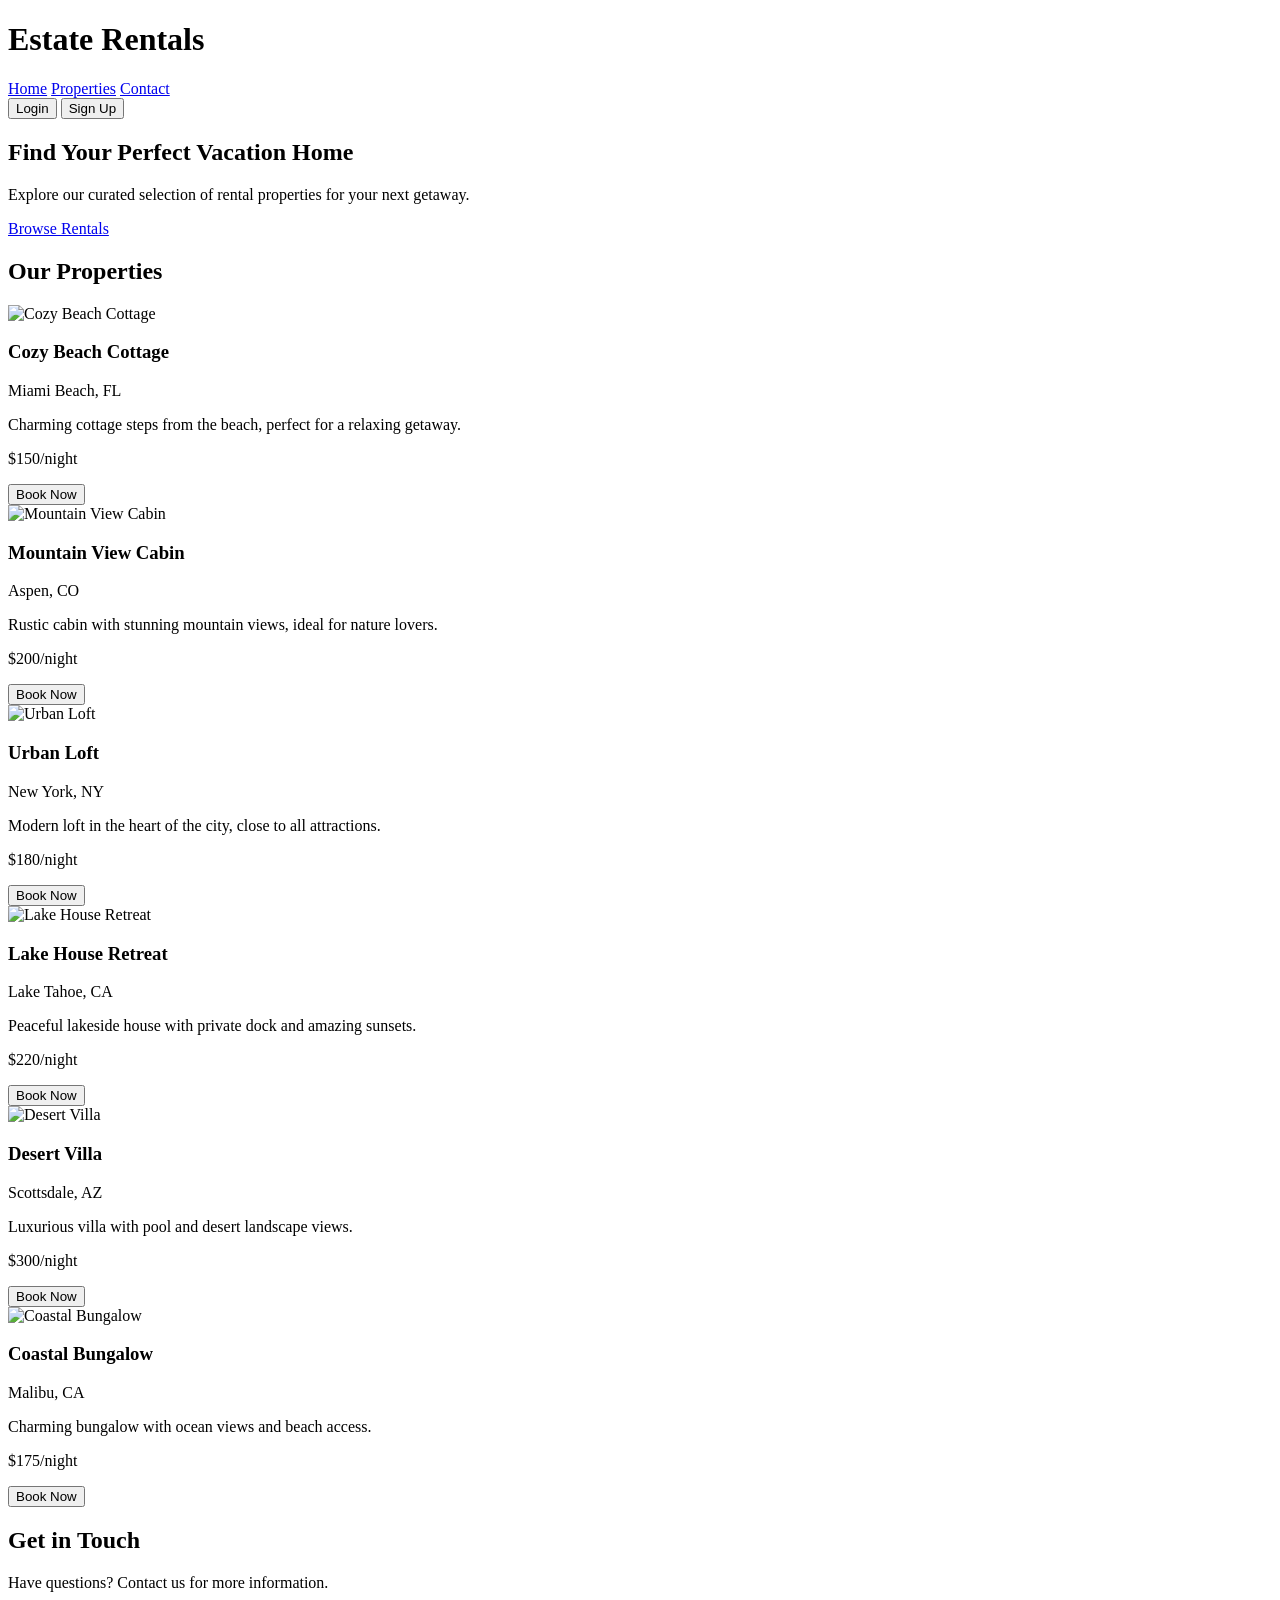
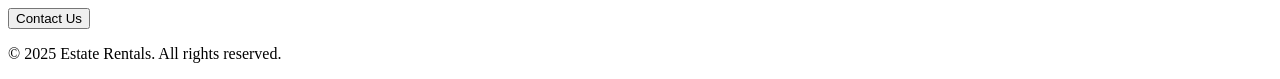
==== commit 8b7f97be: "Implement complete authentication system with client and admin dashboards Co-authored-by: masilo-dev" ====
--- a/index.html
+++ b/index.html
@@ -3,405 +3,151 @@
 <head>
     <meta charset="UTF-8">
     <meta name="viewport" content="width=device-width, initial-scale=1.0">
-    <title>TechFlow - Modern Web Solutions</title>
-    <link rel="stylesheet" href="styles.css">
-    <link href="https://fonts.googleapis.com/css2?family=Inter:wght@300;400;500;600;700&display=swap" rel="stylesheet">
-    <link rel="stylesheet" href="https://cdnjs.cloudflare.com/ajax/libs/font-awesome/6.0.0/css/all.min.css">
+    <title>Estate - Vacation Rentals</title>
+    <script src="https://cdn.tailwindcss.com"></script>
+    <style>
+        .property-card:hover {
+            transform: translateY(-5px);
+            transition: transform 0.3s ease;
+        }
+        .modal {
+            display: none;
+            position: fixed;
+            z-index: 1000;
+            left: 0;
+            top: 0;
+            width: 100%;
+            height: 100%;
+            overflow: auto;
+            background-color: rgba(0,0,0,0.4);
+        }
+        .modal.active {
+            display: flex;
+            align-items: center;
+            justify-content: center;
+        }
+        .modal-content {
+            background-color: #fefefe;
+            padding: 20px;
+            border-radius: 10px;
+            width: 90%;
+            max-width: 500px;
+        }
+    </style>
 </head>
-<body>
-    <!-- Navigation -->
-    <nav class="navbar">
-        <div class="nav-container">
-            <div class="nav-logo">
-                <h2>TechFlow</h2>
-            </div>
-            <ul class="nav-menu">
-                <li class="nav-item">
-                    <a href="#home" class="nav-link">Home</a>
-                </li>
-                <li class="nav-item">
-                    <a href="#about" class="nav-link">About</a>
-                </li>
-                <li class="nav-item">
-                    <a href="#services" class="nav-link">Services</a>
-                </li>
-                <li class="nav-item">
-                    <a href="#portfolio" class="nav-link">Portfolio</a>
-                </li>
-                <li class="nav-item">
-                    <a href="#contact" class="nav-link">Contact</a>
-                </li>
-            </ul>
-            <div class="hamburger">
-                <span class="bar"></span>
-                <span class="bar"></span>
-                <span class="bar"></span>
-            </div>
+<body class="bg-gray-100 font-sans">
+    <!-- Header -->
+    <header class="bg-blue-600 text-white py-4">
+        <div class="container mx-auto px-4 flex justify-between items-center">
+            <h1 class="text-2xl font-bold">Estate Rentals</h1>
+            <nav class="flex items-center gap-4">
+                <a href="#home" class="px-4 hover:underline">Home</a>
+                <a href="#properties" class="px-4 hover:underline">Properties</a>
+                <a href="#contact" class="px-4 hover:underline">Contact</a>
+                <div id="auth-buttons">
+                    <button onclick="showLogin()" class="bg-white text-blue-600 px-4 py-2 rounded hover:bg-gray-100">Login</button>
+                    <button onclick="showRegister()" class="bg-blue-500 text-white px-4 py-2 rounded hover:bg-blue-700 ml-2">Sign Up</button>
+                </div>
+                <div id="user-menu" style="display: none;">
+                    <span id="user-name" class="mr-4"></span>
+                    <button onclick="showDashboard()" class="bg-white text-blue-600 px-4 py-2 rounded hover:bg-gray-100 mr-2">Dashboard</button>
+                    <button onclick="logout()" class="bg-red-500 text-white px-4 py-2 rounded hover:bg-red-700">Logout</button>
+                </div>
+            </nav>
         </div>
-    </nav>
+    </header>
 
     <!-- Hero Section -->
-    <section id="home" class="hero">
-        <div class="hero-container">
-            <div class="hero-content">
-                <h1 class="hero-title">
-                    Building the Future with 
-                    <span class="gradient-text">Modern Web Solutions</span>
-                </h1>
-                <p class="hero-description">
-                    We create stunning, responsive websites and web applications that drive results and deliver exceptional user experiences.
-                </p>
-                <div class="hero-buttons">
-                    <a href="#contact" class="btn btn-primary">Get Started</a>
-                    <a href="#portfolio" class="btn btn-secondary">View Work</a>
-                </div>
-            </div>
-            <div class="hero-image">
-                <div class="floating-card card-1">
-                    <i class="fas fa-code"></i>
-                    <h3>Clean Code</h3>
-                </div>
-                <div class="floating-card card-2">
-                    <i class="fas fa-mobile-alt"></i>
-                    <h3>Responsive</h3>
-                </div>
-                <div class="floating-card card-3">
-                    <i class="fas fa-rocket"></i>
-                    <h3>Fast Loading</h3>
-                </div>
+    <section id="home" class="bg-cover bg-center h-96" style="background-image: url('https://images.unsplash.com/photo-1600585154340-be6161a56a0c')">
+        <div class="container mx-auto px-4 h-full flex items-center justify-center">
+            <div class="text-center text-white">
+                <h2 class="text-4xl font-bold mb-4">Find Your Perfect Vacation Home</h2>
+                <p class="text-lg mb-6">Explore our curated selection of rental properties for your next getaway.</p>
+                <a href="#properties" class="bg-blue-500 text-white px-6 py-3 rounded-lg hover:bg-blue-600">Browse Rentals</a>
             </div>
         </div>
     </section>
 
-    <!-- About Section -->
-    <section id="about" class="about">
-        <div class="container">
-            <div class="section-header">
-                <h2>About Us</h2>
-                <p>Passionate developers creating digital experiences</p>
-            </div>
-            <div class="about-content">
-                <div class="about-text">
-                    <h3>We're a team of creative developers</h3>
-                    <p>
-                        With over 5 years of experience in web development, we specialize in creating
-                        modern, scalable, and user-friendly websites. Our expertise spans across
-                        front-end and back-end technologies.
-                    </p>
-                    <div class="stats">
-                        <div class="stat">
-                            <h4>150+</h4>
-                            <p>Projects Completed</p>
-                        </div>
-                        <div class="stat">
-                            <h4>98%</h4>
-                            <p>Client Satisfaction</p>
-                        </div>
-                        <div class="stat">
-                            <h4>24/7</h4>
-                            <p>Support Available</p>
-                        </div>
-                    </div>
-                </div>
-                <div class="about-skills">
-                    <div class="skill">
-                        <span class="skill-name">HTML/CSS</span>
-                        <div class="skill-bar">
-                            <div class="skill-progress" data-width="95%"></div>
-                        </div>
-                    </div>
-                    <div class="skill">
-                        <span class="skill-name">JavaScript</span>
-                        <div class="skill-bar">
-                            <div class="skill-progress" data-width="90%"></div>
-                        </div>
-                    </div>
-                    <div class="skill">
-                        <span class="skill-name">React</span>
-                        <div class="skill-bar">
-                            <div class="skill-progress" data-width="85%"></div>
-                        </div>
-                    </div>
-                    <div class="skill">
-                        <span class="skill-name">Node.js</span>
-                        <div class="skill-bar">
-                            <div class="skill-progress" data-width="80%"></div>
-                        </div>
-                    </div>
-                </div>
-            </div>
-        </div>
-    </section>
-
-    <!-- Services Section -->
-    <section id="services" class="services">
-        <div class="container">
-            <div class="section-header">
-                <h2>Our Services</h2>
-                <p>Comprehensive web solutions for your business</p>
-            </div>
-            <div class="services-grid">
-                <div class="service-card">
-                    <div class="service-icon">
-                        <i class="fas fa-laptop-code"></i>
-                    </div>
-                    <h3>Web Development</h3>
-                    <p>Custom websites built with modern technologies and best practices for optimal performance.</p>
-                    <ul>
-                        <li>Responsive Design</li>
-                        <li>SEO Optimization</li>
-                        <li>Fast Loading</li>
-                    </ul>
-                </div>
-                <div class="service-card">
-                    <div class="service-icon">
-                        <i class="fas fa-mobile-alt"></i>
-                    </div>
-                    <h3>Mobile Apps</h3>
-                    <p>Native and cross-platform mobile applications that provide seamless user experiences.</p>
-                    <ul>
-                        <li>iOS & Android</li>
-                        <li>React Native</li>
-                        <li>UI/UX Design</li>
-                    </ul>
-                </div>
-                <div class="service-card">
-                    <div class="service-icon">
-                        <i class="fas fa-shopping-cart"></i>
-                    </div>
-                    <h3>E-commerce</h3>
-                    <p>Complete e-commerce solutions with secure payment integration and inventory management.</p>
-                    <ul>
-                        <li>Payment Gateway</li>
-                        <li>Inventory System</li>
-                        <li>Admin Dashboard</li>
-                    </ul>
-                </div>
-                <div class="service-card">
-                    <div class="service-icon">
-                        <i class="fas fa-cloud"></i>
-                    </div>
-                    <h3>Cloud Solutions</h3>
-                    <p>Scalable cloud infrastructure and deployment solutions for your applications.</p>
-                    <ul>
-                        <li>AWS/Azure Setup</li>
-                        <li>Auto Scaling</li>
-                        <li>Backup Solutions</li>
-                    </ul>
-                </div>
-            </div>
-        </div>
-    </section>
-
-    <!-- Portfolio Section -->
-    <section id="portfolio" class="portfolio">
-        <div class="container">
-            <div class="section-header">
-                <h2>Our Portfolio</h2>
-                <p>Recent projects we're proud of</p>
-            </div>
-            <div class="portfolio-filter">
-                <button class="filter-btn active" data-filter="all">All</button>
-                <button class="filter-btn" data-filter="web">Web Apps</button>
-                <button class="filter-btn" data-filter="mobile">Mobile</button>
-                <button class="filter-btn" data-filter="ecommerce">E-commerce</button>
-            </div>
-            <div class="portfolio-grid">
-                <div class="portfolio-item" data-category="web">
-                    <div class="portfolio-image">
-                        <div class="placeholder-img">Web App</div>
-                        <div class="portfolio-overlay">
-                            <h3>Task Management App</h3>
-                            <p>React, Node.js, MongoDB</p>
-                            <div class="portfolio-links">
-                                <a href="#" class="portfolio-link"><i class="fas fa-eye"></i></a>
-                                <a href="#" class="portfolio-link"><i class="fas fa-external-link-alt"></i></a>
-                            </div>
-                        </div>
-                    </div>
-                </div>
-                <div class="portfolio-item" data-category="ecommerce">
-                    <div class="portfolio-image">
-                        <div class="placeholder-img">E-commerce</div>
-                        <div class="portfolio-overlay">
-                            <h3>Fashion Store</h3>
-                            <p>Shopify, Custom Theme</p>
-                            <div class="portfolio-links">
-                                <a href="#" class="portfolio-link"><i class="fas fa-eye"></i></a>
-                                <a href="#" class="portfolio-link"><i class="fas fa-external-link-alt"></i></a>
-                            </div>
-                        </div>
-                    </div>
-                </div>
-                <div class="portfolio-item" data-category="mobile">
-                    <div class="portfolio-image">
-                        <div class="placeholder-img">Mobile App</div>
-                        <div class="portfolio-overlay">
-                            <h3>Fitness Tracker</h3>
-                            <p>React Native, Firebase</p>
-                            <div class="portfolio-links">
-                                <a href="#" class="portfolio-link"><i class="fas fa-eye"></i></a>
-                                <a href="#" class="portfolio-link"><i class="fas fa-external-link-alt"></i></a>
-                            </div>
-                        </div>
-                    </div>
-                </div>
-                <div class="portfolio-item" data-category="web">
-                    <div class="portfolio-image">
-                        <div class="placeholder-img">Dashboard</div>
-                        <div class="portfolio-overlay">
-                            <h3>Analytics Dashboard</h3>
-                            <p>Vue.js, D3.js, Express</p>
-                            <div class="portfolio-links">
-                                <a href="#" class="portfolio-link"><i class="fas fa-eye"></i></a>
-                                <a href="#" class="portfolio-link"><i class="fas fa-external-link-alt"></i></a>
-                            </div>
-                        </div>
-                    </div>
-                </div>
-                <div class="portfolio-item" data-category="ecommerce">
-                    <div class="portfolio-image">
-                        <div class="placeholder-img">Restaurant</div>
-                        <div class="portfolio-overlay">
-                            <h3>Restaurant Website</h3>
-                            <p>WordPress, Custom Design</p>
-                            <div class="portfolio-links">
-                                <a href="#" class="portfolio-link"><i class="fas fa-eye"></i></a>
-                                <a href="#" class="portfolio-link"><i class="fas fa-external-link-alt"></i></a>
-                            </div>
-                        </div>
-                    </div>
-                </div>
-                <div class="portfolio-item" data-category="mobile">
-                    <div class="portfolio-image">
-                        <div class="placeholder-img">Social App</div>
-                        <div class="portfolio-overlay">
-                            <h3>Social Network App</h3>
-                            <p>Flutter, Node.js, PostgreSQL</p>
-                            <div class="portfolio-links">
-                                <a href="#" class="portfolio-link"><i class="fas fa-eye"></i></a>
-                                <a href="#" class="portfolio-link"><i class="fas fa-external-link-alt"></i></a>
-                            </div>
-                        </div>
-                    </div>
-                </div>
+    <!-- Properties Section -->
+    <section id="properties" class="py-12">
+        <div class="container mx-auto px-4">
+            <h2 class="text-3xl font-bold text-center mb-8">Our Properties</h2>
+            <div class="grid grid-cols-1 md:grid-cols-3 gap-6" id="property-list">
+                <!-- Property cards will be populated by JavaScript -->
             </div>
         </div>
     </section>
 
     <!-- Contact Section -->
-    <section id="contact" class="contact">
-        <div class="container">
-            <div class="section-header">
-                <h2>Get In Touch</h2>
-                <p>Ready to start your next project?</p>
-            </div>
-            <div class="contact-content">
-                <div class="contact-info">
-                    <div class="contact-item">
-                        <div class="contact-icon">
-                            <i class="fas fa-map-marker-alt"></i>
-                        </div>
-                        <div class="contact-details">
-                            <h3>Address</h3>
-                            <p>123 Tech Street, Silicon Valley, CA 94000</p>
-                        </div>
-                    </div>
-                    <div class="contact-item">
-                        <div class="contact-icon">
-                            <i class="fas fa-phone"></i>
-                        </div>
-                        <div class="contact-details">
-                            <h3>Phone</h3>
-                            <p>+1 (555) 123-4567</p>
-                        </div>
-                    </div>
-                    <div class="contact-item">
-                        <div class="contact-icon">
-                            <i class="fas fa-envelope"></i>
-                        </div>
-                        <div class="contact-details">
-                            <h3>Email</h3>
-                            <p>hello@techflow.com</p>
-                        </div>
-                    </div>
-                    <div class="social-links">
-                        <a href="#" class="social-link"><i class="fab fa-twitter"></i></a>
-                        <a href="#" class="social-link"><i class="fab fa-linkedin"></i></a>
-                        <a href="#" class="social-link"><i class="fab fa-github"></i></a>
-                        <a href="#" class="social-link"><i class="fab fa-dribbble"></i></a>
-                    </div>
-                </div>
-                <form class="contact-form">
-                    <div class="form-group">
-                        <input type="text" id="name" name="name" required>
-                        <label for="name">Your Name</label>
-                    </div>
-                    <div class="form-group">
-                        <input type="email" id="email" name="email" required>
-                        <label for="email">Your Email</label>
-                    </div>
-                    <div class="form-group">
-                        <input type="text" id="subject" name="subject" required>
-                        <label for="subject">Subject</label>
-                    </div>
-                    <div class="form-group">
-                        <textarea id="message" name="message" rows="5" required></textarea>
-                        <label for="message">Your Message</label>
-                    </div>
-                    <button type="submit" class="btn btn-primary">Send Message</button>
-                </form>
-            </div>
+    <section id="contact" class="bg-gray-200 py-12">
+        <div class="container mx-auto px-4 text-center">
+            <h2 class="text-3xl font-bold mb-4">Get in Touch</h2>
+            <p class="text-lg mb-6">Have questions? Contact us for more information.</p>
+            <button class="bg-blue-500 text-white px-6 py-3 rounded-lg hover:bg-blue-600" onclick="alert('Contact form coming soon!')">Contact Us</button>
         </div>
     </section>
 
+    <!-- Login Modal -->
+    <div id="loginModal" class="modal">
+        <div class="modal-content">
+            <h2 class="text-2xl font-bold mb-4">Login</h2>
+            <form onsubmit="handleLogin(event)">
+                <div class="mb-4">
+                    <label class="block text-gray-700 mb-2">Email</label>
+                    <input type="email" id="login-email" class="w-full px-4 py-2 border rounded" required>
+                </div>
+                <div class="mb-4">
+                    <label class="block text-gray-700 mb-2">Password</label>
+                    <input type="password" id="login-password" class="w-full px-4 py-2 border rounded" required>
+                </div>
+                <div class="flex justify-between">
+                    <button type="submit" class="bg-blue-600 text-white px-6 py-2 rounded hover:bg-blue-700">Login</button>
+                    <button type="button" onclick="closeModal('loginModal')" class="bg-gray-400 text-white px-6 py-2 rounded hover:bg-gray-500">Cancel</button>
+                </div>
+            </form>
+        </div>
+    </div>
+
+    <!-- Register Modal -->
+    <div id="registerModal" class="modal">
+        <div class="modal-content">
+            <h2 class="text-2xl font-bold mb-4">Sign Up</h2>
+            <form onsubmit="handleRegister(event)">
+                <div class="mb-4">
+                    <label class="block text-gray-700 mb-2">Full Name</label>
+                    <input type="text" id="register-name" class="w-full px-4 py-2 border rounded" required>
+                </div>
+                <div class="mb-4">
+                    <label class="block text-gray-700 mb-2">Email</label>
+                    <input type="email" id="register-email" class="w-full px-4 py-2 border rounded" required>
+                </div>
+                <div class="mb-4">
+                    <label class="block text-gray-700 mb-2">Password</label>
+                    <input type="password" id="register-password" class="w-full px-4 py-2 border rounded" required minlength="6">
+                </div>
+                <div class="mb-4">
+                    <label class="block text-gray-700 mb-2">User Type</label>
+                    <select id="register-role" class="w-full px-4 py-2 border rounded">
+                        <option value="client">Client (Renter)</option>
+                        <option value="admin">Admin (Property Manager)</option>
+                    </select>
+                </div>
+                <div class="flex justify-between">
+                    <button type="submit" class="bg-blue-600 text-white px-6 py-2 rounded hover:bg-blue-700">Sign Up</button>
+                    <button type="button" onclick="closeModal('registerModal')" class="bg-gray-400 text-white px-6 py-2 rounded hover:bg-gray-500">Cancel</button>
+                </div>
+            </form>
+        </div>
+    </div>
+
     <!-- Footer -->
-    <footer class="footer">
-        <div class="container">
-            <div class="footer-content">
-                <div class="footer-section">
-                    <h3>TechFlow</h3>
-                    <p>Building the future with modern web solutions. Let's create something amazing together.</p>
-                </div>
-                <div class="footer-section">
-                    <h4>Quick Links</h4>
-                    <ul>
-                        <li><a href="#home">Home</a></li>
-                        <li><a href="#about">About</a></li>
-                        <li><a href="#services">Services</a></li>
-                        <li><a href="#portfolio">Portfolio</a></li>
-                        <li><a href="#contact">Contact</a></li>
-                    </ul>
-                </div>
-                <div class="footer-section">
-                    <h4>Services</h4>
-                    <ul>
-                        <li><a href="#">Web Development</a></li>
-                        <li><a href="#">Mobile Apps</a></li>
-                        <li><a href="#">E-commerce</a></li>
-                        <li><a href="#">Cloud Solutions</a></li>
-                    </ul>
-                </div>
-                <div class="footer-section">
-                    <h4>Newsletter</h4>
-                    <p>Subscribe to get updates on our latest projects</p>
-                    <div class="newsletter">
-                        <input type="email" placeholder="Enter your email">
-                        <button type="submit"><i class="fas fa-paper-plane"></i></button>
-                    </div>
-                </div>
-            </div>
-            <div class="footer-bottom">
-                <p>&copy; 2024 TechFlow. All rights reserved.</p>
-            </div>
+    <footer class="bg-blue-600 text-white py-4">
+        <div class="container mx-auto px-4 text-center">
+            <p>&copy; 2025 Estate Rentals. All rights reserved.</p>
         </div>
     </footer>
 
-    <!-- Back to Top Button -->
-    <button id="backToTop" class="back-to-top">
-        <i class="fas fa-chevron-up"></i>
-    </button>
-
-    <script src="script.js"></script>
+    <script src="js/auth.js"></script>
+    <script src="js/properties.js"></script>
 </body>
-</html>+</html>
